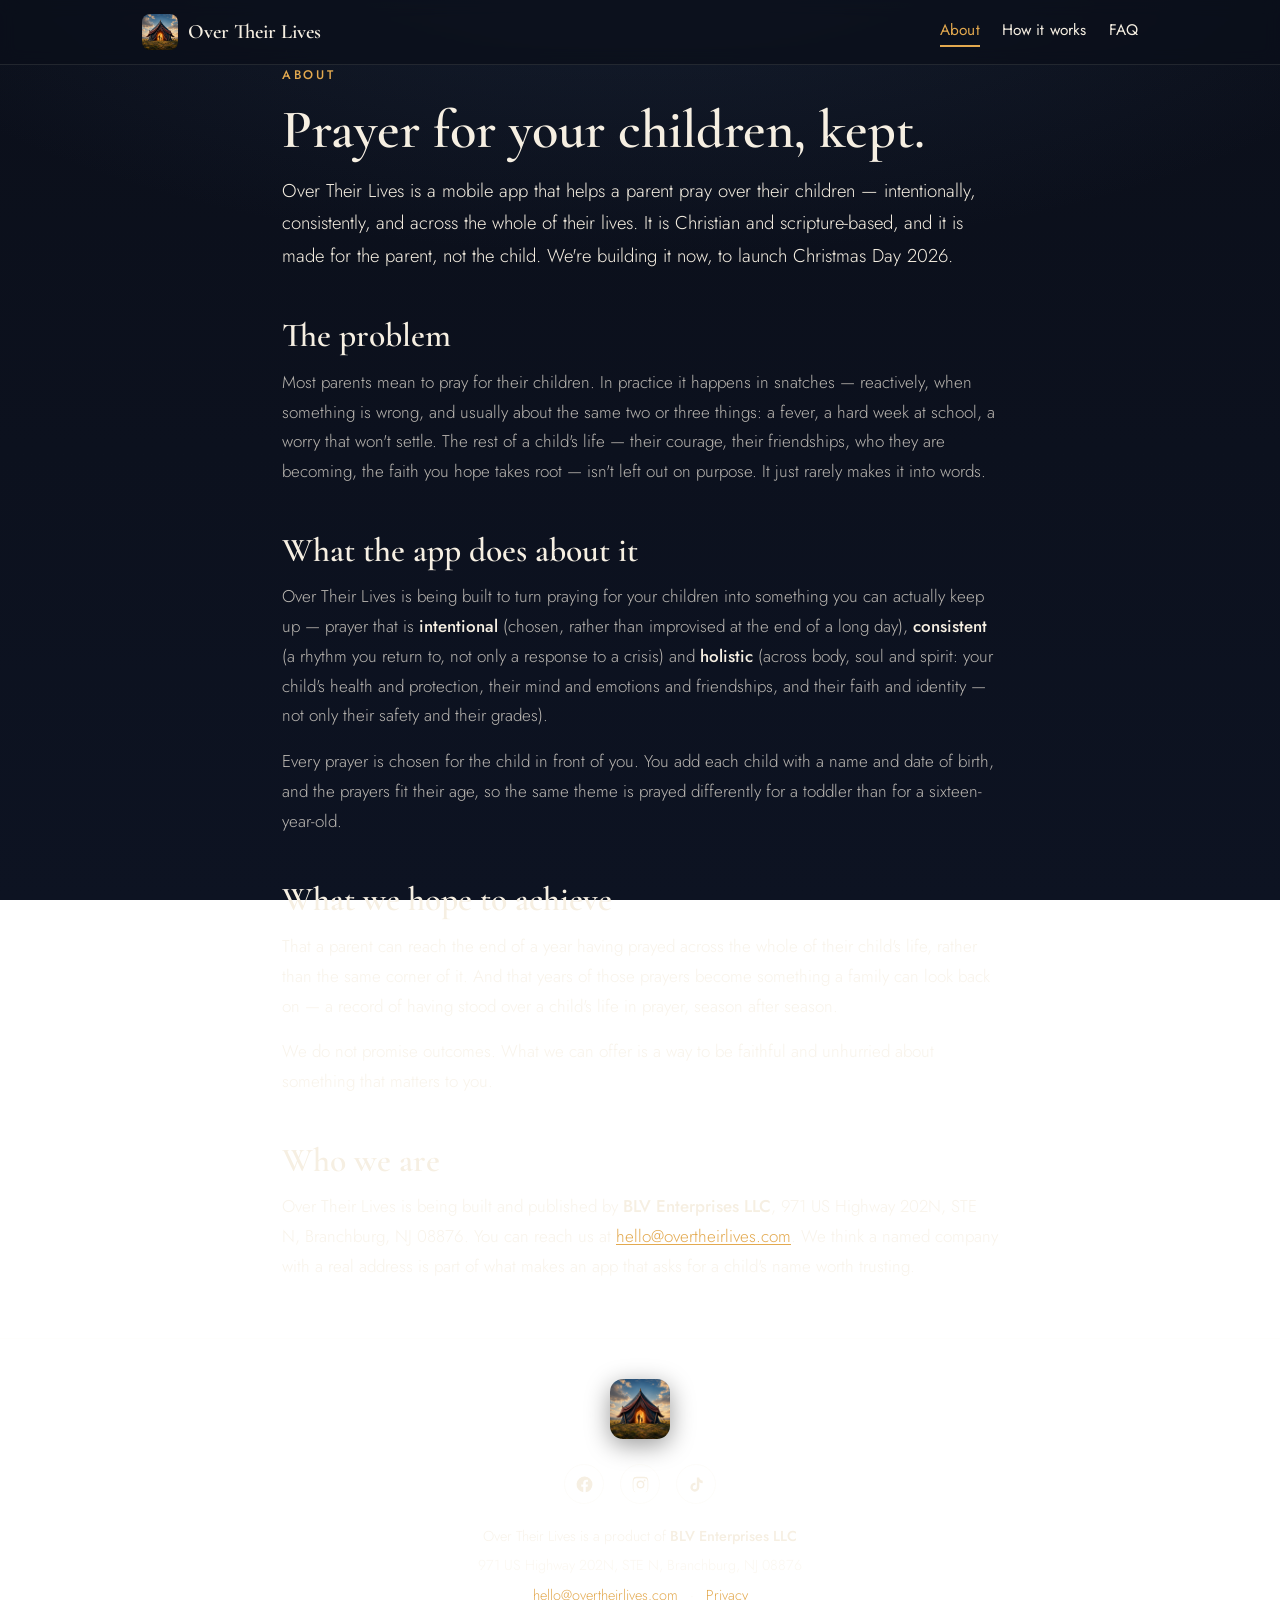
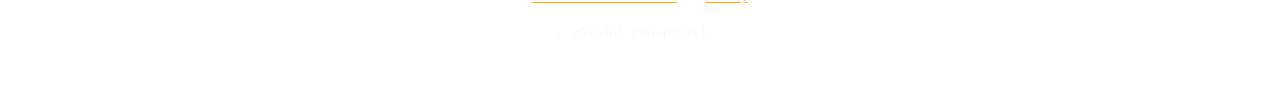
==== about.html @ c3a561d3 "SEO: add canonical tags, sitemap.xml and robots.txt Give Google an explicit canonical for each page " ====
<!DOCTYPE html>
<html lang="en">
<head>
<meta charset="UTF-8" />
<meta name="viewport" content="width=device-width, initial-scale=1.0" />
<meta name="robots" content="index, follow" />
<title>About — Over Their Lives</title>
<link rel="canonical" href="https://overtheirlives.com/about" />
<meta name="description" content="Over Their Lives is a mobile app that helps a parent pray over their children intentionally, consistently and holistically — across body, soul and spirit." />
<meta name="theme-color" content="#0B0F1A" />
<meta property="og:type" content="website" />
<meta property="og:title" content="About — Over Their Lives" />
<meta property="og:description" content="A mobile app that helps a parent pray over their children — intentionally, consistently and across the whole of their lives." />
<meta property="og:url" content="https://overtheirlives.com/about" />
<meta property="og:image" content="https://overtheirlives.com/assets/og-image.jpg" />
<link rel="icon" href="/assets/favicon.png" type="image/png" />
<link rel="apple-touch-icon" href="/assets/apple-touch-icon.png" />
<link rel="preconnect" href="https://fonts.googleapis.com" />
<link rel="preconnect" href="https://fonts.gstatic.com" crossorigin />
<link href="https://fonts.googleapis.com/css2?family=Cormorant+Garamond:wght@500;600&family=Jost:wght@300;400;500&display=swap" rel="stylesheet" />
<link rel="stylesheet" href="/assets/pages.css" />
</head>
<body>

<header class="site-nav">
  <div class="nav-wrap">
    <a class="nav-logo" href="/"><img src="/assets/mark-256.png" alt="" /><span class="nav-brand">Over Their Lives</span></a>
    <nav class="nav-links" aria-label="Primary">
      <a href="/about" aria-current="page">About</a>
      <a href="/how-it-works">How it works</a>
      <a href="/faq">FAQ</a>
    </nav>
  </div>
</header>

<main class="wrap">
  <div class="page-head">
    <span class="eyebrow">About</span>
    <h1>Prayer for your children, kept.</h1>
    <p class="lead">Over Their Lives is a mobile app that helps a parent pray over their children — intentionally, consistently, and across the whole of their lives. It is Christian and scripture-based, and it is made for the parent, not the child. We're building it now, to launch Christmas Day 2026.</p>
  </div>

  <h2 id="the-problem">The problem</h2>
  <p>Most parents mean to pray for their children. In practice it happens in snatches — reactively, when something is wrong, and usually about the same two or three things: a fever, a hard week at school, a worry that won't settle. The rest of a child's life — their courage, their friendships, who they are becoming, the faith you hope takes root — isn't left out on purpose. It just rarely makes it into words.</p>

  <h2 id="what-the-app-does">What the app does about it</h2>
  <p>Over Their Lives is being built to turn praying for your children into something you can actually keep up — prayer that is <strong>intentional</strong> (chosen, rather than improvised at the end of a long day), <strong>consistent</strong> (a rhythm you return to, not only a response to a crisis) and <strong>holistic</strong> (across body, soul and spirit: your child's health and protection, their mind and emotions and friendships, and their faith and identity — not only their safety and their grades).</p>
  <p>Every prayer is chosen for the child in front of you. You add each child with a name and date of birth, and the prayers fit their age, so the same theme is prayed differently for a toddler than for a sixteen-year-old.</p>

  <h2 id="what-we-hope">What we hope to achieve</h2>
  <p>That a parent can reach the end of a year having prayed across the whole of their child's life, rather than the same corner of it. And that years of those prayers become something a family can look back on — a record of having stood over a child's life in prayer, season after season.</p>
  <p>We do not promise outcomes. What we can offer is a way to be faithful and unhurried about something that matters to you.</p>

  <h2 id="who-we-are">Who we are</h2>
  <p>Over Their Lives is being built and published by <strong>BLV Enterprises LLC</strong>, 971 US Highway 202N, STE N, Branchburg, NJ 08876. You can reach us at <a href="mailto:hello@overtheirlives.com">hello@overtheirlives.com</a>. We think a named company with a real address is part of what makes an app that asks for a child's name worth trusting.</p>
</main>

<footer class="site-footer">
  <div class="wrap">
    <img class="footer-mark" src="/assets/mark-256.png" alt="Over Their Lives mark" />
    <div class="socials">
      <a href="https://www.facebook.com/overtheirlives" aria-label="Over Their Lives on Facebook" target="_blank" rel="noopener"><svg viewBox="0 0 24 24" aria-hidden="true"><path d="M22 12a10 10 0 1 0-11.56 9.88v-6.99H7.9V12h2.54V9.8c0-2.5 1.49-3.89 3.78-3.89 1.09 0 2.24.2 2.24.2v2.46h-1.26c-1.24 0-1.63.77-1.63 1.56V12h2.78l-.44 2.89h-2.34v6.99A10 10 0 0 0 22 12z"/></svg></a>
      <a href="https://www.instagram.com/overtheirlives" aria-label="Over Their Lives on Instagram" target="_blank" rel="noopener"><svg viewBox="0 0 24 24" aria-hidden="true"><path d="M12 2.16c3.2 0 3.58.01 4.85.07 1.17.05 1.8.25 2.23.41.56.22.96.48 1.38.9.42.42.68.82.9 1.38.16.42.36 1.06.41 2.23.06 1.27.07 1.65.07 4.85s-.01 3.58-.07 4.85c-.05 1.17-.25 1.8-.41 2.23-.22.56-.48.96-.9 1.38-.42.42-.82.68-1.38.9-.42.16-1.06.36-2.23.41-1.27.06-1.65.07-4.85.07s-3.58-.01-4.85-.07c-1.17-.05-1.8-.25-2.23-.41a3.7 3.7 0 0 1-1.38-.9 3.7 3.7 0 0 1-.9-1.38c-.16-.42-.36-1.06-.41-2.23C2.17 15.58 2.16 15.2 2.16 12s.01-3.58.07-4.85c.05-1.17.25-1.8.41-2.23.22-.56.48-.96.9-1.38.42-.42.82-.68 1.38-.9.42-.16 1.06-.36 2.23-.41C8.42 2.17 8.8 2.16 12 2.16zm0 1.8c-3.15 0-3.52.01-4.76.07-.98.04-1.5.21-1.86.35-.47.18-.8.4-1.15.75-.35.35-.57.68-.75 1.15-.14.36-.31.88-.35 1.86-.06 1.24-.07 1.61-.07 4.76s.01 3.52.07 4.76c.04.98.21 1.5.35 1.86.18.47.4.8.75 1.15.35.35.68.57 1.15.75.36.14.88.31 1.86.35 1.24.06 1.61.07 4.76.07s3.52-.01 4.76-.07c.98-.04 1.5-.21 1.86-.35.47-.18.8-.4 1.15-.75.35-.35.57-.68.75-1.15.14-.36.31-.88.35-1.86.06-1.24.07-1.61.07-4.76s-.01-3.52-.07-4.76c-.04-.98-.21-1.5-.35-1.86a3.1 3.1 0 0 0-.75-1.15 3.1 3.1 0 0 0-1.15-.75c-.36-.14-.88-.31-1.86-.35-1.24-.06-1.61-.07-4.76-.07zm0 3.06a4.98 4.98 0 1 1 0 9.96 4.98 4.98 0 0 1 0-9.96zm0 8.21a3.23 3.23 0 1 0 0-6.46 3.23 3.23 0 0 0 0 6.46zm6.34-8.41a1.16 1.16 0 1 1-2.32 0 1.16 1.16 0 0 1 2.32 0z"/></svg></a>
      <a href="https://www.tiktok.com/@overtheirlives" aria-label="Over Their Lives on TikTok" target="_blank" rel="noopener"><svg viewBox="0 0 24 24" aria-hidden="true"><path d="M16.6 5.82a4.28 4.28 0 0 1-1.06-2.82h-3.1v12.4a2.52 2.52 0 0 1-2.52 2.52 2.52 2.52 0 1 1 .75-4.92V9.83a5.62 5.62 0 0 0-.75-.05 5.62 5.62 0 1 0 5.62 5.62V9.01a7.34 7.34 0 0 0 4.29 1.37V7.28a4.28 4.28 0 0 1-3.23-1.46z"/></svg></a>
    </div>
    <p class="foot-company">Over Their Lives is a product of <strong>BLV Enterprises&nbsp;LLC</strong></p>
    <p class="foot-company foot-address">971 US Highway 202N, STE N, Branchburg, NJ 08876</p>
    <p class="foot-company foot-links"><a href="mailto:hello@overtheirlives.com">hello@overtheirlives.com</a> <span class="foot-dot" aria-hidden="true">·</span> <a href="/privacy">Privacy</a></p>
    <p class="foot-copy">&copy; 2026 BLV Enterprises LLC</p>
  </div>
</footer>

</body>
</html>
---- assets/pages.css ----
/* Shared styles for Over Their Lives content pages (/about, /how-it-works, /faq).
   Dark theme matching the homepage. No JS required. */

:root {
  --midnight:    #0B0F1A;
  --deep-night:  #1C2A42;
  --navy:        #3D5A80;
  --plum:        #7B2869;
  --coral:       #E07A5F;
  --gold:        #E3A94F;
  --gold-soft:   #f0c884;
  --cream:       #F6EFE2;
  --cream-dim:   rgba(246, 239, 226, 0.74);
  --cream-faint: rgba(246, 239, 226, 0.52);

  --serif: "Cormorant Garamond", Georgia, "Times New Roman", serif;
  --sans:  "Jost", -apple-system, BlinkMacSystemFont, "Segoe UI", Helvetica, Arial, sans-serif;
  --maxw: 760px;
}

* { box-sizing: border-box; }
html { scroll-behavior: smooth; }

body {
  margin: 0;
  background:
    radial-gradient(120% 70% at 50% -10%, rgba(61,90,128,0.22) 0%, rgba(61,90,128,0) 55%),
    linear-gradient(180deg, var(--midnight) 0%, #0d1322 100%);
  background-attachment: fixed;
  color: var(--cream);
  font-family: var(--sans);
  font-weight: 300;
  font-size: 17px;
  line-height: 1.75;
  -webkit-font-smoothing: antialiased;
  text-rendering: optimizeLegibility;
}

a { color: var(--gold); text-decoration: underline; text-underline-offset: 2px; }
a:hover { color: var(--gold-soft); }

.wrap { max-width: var(--maxw); margin: 0 auto; padding: 0 22px; }

/* ---------- Nav ---------- */
.site-nav {
  border-bottom: 1px solid rgba(246,239,226,0.10);
  background: rgba(11,15,26,0.72);
  -webkit-backdrop-filter: blur(8px);
  backdrop-filter: blur(8px);
  position: sticky;
  top: 0;
  z-index: 20;
}
.site-nav .nav-wrap {
  max-width: 1040px;
  margin: 0 auto;
  padding: 14px 22px;
  display: flex;
  align-items: center;
  gap: 14px;
}
.nav-logo { display: flex; align-items: center; gap: 10px; text-decoration: none; }
.nav-logo img { width: 36px; height: 36px; border-radius: 8px; }
.nav-brand {
  font-family: var(--serif);
  font-size: 1.28rem;
  font-weight: 600;
  color: var(--cream);
}
.nav-links { margin-left: auto; display: flex; gap: 22px; }
.nav-links a {
  font-family: var(--sans);
  font-weight: 400;
  font-size: 0.96rem;
  color: var(--cream);
  text-decoration: none;
  letter-spacing: 0.01em;
  white-space: nowrap;
}
.nav-links a:hover { color: var(--gold); }
.nav-links a[aria-current="page"] {
  color: var(--gold);
  border-bottom: 2px solid var(--gold);
  padding-bottom: 2px;
}

/* ---------- Page body ---------- */
main { padding: 56px 0 24px; }

.page-head { margin-bottom: 14px; }
.eyebrow {
  font-family: var(--sans);
  font-weight: 500;
  text-transform: uppercase;
  letter-spacing: 0.22em;
  font-size: 0.78rem;
  color: var(--gold);
  display: block;
  margin-bottom: 14px;
}
h1 {
  font-family: var(--serif);
  font-weight: 600;
  font-size: clamp(2.3rem, 6vw, 3.4rem);
  line-height: 1.1;
  margin: 0 0 10px;
  color: var(--cream);
}
.lead {
  font-size: 1.16rem;
  color: var(--cream);
  margin: 14px 0 0;
}

h2 {
  font-family: var(--serif);
  font-weight: 600;
  font-size: clamp(1.6rem, 4vw, 2.1rem);
  line-height: 1.18;
  color: var(--cream);
  margin: 44px 0 12px;
  scroll-margin-top: 80px;
}
h3 {
  font-family: var(--serif);
  font-weight: 600;
  font-size: 1.35rem;
  color: var(--cream);
  margin: 26px 0 8px;
  scroll-margin-top: 80px;
}

p { margin: 0 0 16px; color: var(--cream-dim); }
.lead, h1, h2, h3 { text-wrap: balance; }
strong { font-weight: 500; color: var(--cream); }

ul { margin: 0 0 16px; padding-left: 1.25em; color: var(--cream-dim); }
li { margin: 7px 0; }

hr.rule { border: none; border-top: 1px solid rgba(246,239,226,0.12); margin: 40px 0; }

.step-num {
  font-family: var(--serif);
  color: var(--gold);
  font-weight: 600;
}

/* ---------- Body / Soul / Spirit cards ---------- */
.dims {
  display: grid;
  grid-template-columns: repeat(3, 1fr);
  gap: 16px;
  margin: 18px 0 8px;
}
.card {
  position: relative;
  padding: 24px 22px;
  background: rgba(28,42,66,0.42);
  border: 1px solid rgba(246,239,226,0.10);
  border-radius: 14px;
  overflow: hidden;
}
.card::before {
  content: "";
  position: absolute; top: 0; left: 0;
  width: 100%; height: 4px; background: var(--accent);
}
.card h3 { margin: 4px 0 8px; color: var(--accent); font-size: 1.5rem; }
.card p { margin: 0; font-size: 0.98rem; }
.card--body   { --accent: #E07A5F; }
.card--soul   { --accent: #B24B99; }
.card--spirit { --accent: #6E90C4; }

/* ---------- Screenshot slots ---------- */
.shots {
  display: grid;
  grid-template-columns: repeat(3, 1fr);
  gap: 16px;
  margin: 16px 0 8px;
}
.shot {
  aspect-ratio: 9 / 18;
  border: 2px dashed rgba(246,239,226,0.26);
  border-radius: 24px;
  background: rgba(28,42,66,0.35);
  display: flex;
  align-items: center;
  justify-content: center;
  text-align: center;
  color: var(--cream-faint);
  font-size: 0.85rem;
  padding: 16px;
  overflow: hidden;
}
.shot img { width: 100%; height: 100%; object-fit: cover; border-radius: 22px; display: block; }

/* ---------- FAQ ---------- */
.faq h2 {
  font-size: clamp(1.3rem, 3.2vw, 1.6rem);
  margin: 32px 0 6px;
}
.faq p { margin-bottom: 0; }
.faq .qa { padding-bottom: 20px; border-bottom: 1px solid rgba(246,239,226,0.09); }
.faq .qa:last-child { border-bottom: none; }

/* ---------- Footer ---------- */
.site-footer {
  border-top: 1px solid rgba(246,239,226,0.10);
  margin-top: 56px;
  padding: 40px 0 48px;
  text-align: center;
}
.site-footer .footer-mark {
  width: 60px; height: 60px; border-radius: 13px;
  margin-bottom: 16px; box-shadow: 0 6px 24px rgba(0,0,0,0.4);
}
.site-footer .socials {
  display: flex; justify-content: center; gap: 16px; margin: 0 0 20px;
}
.site-footer .socials a {
  display: inline-flex; align-items: center; justify-content: center;
  width: 40px; height: 40px; border-radius: 50%;
  border: 1px solid rgba(246,239,226,0.2); color: var(--cream);
  transition: border-color 0.2s, background 0.2s, transform 0.2s;
}
.site-footer .socials a:hover { border-color: var(--gold); background: rgba(227,169,79,0.12); transform: translateY(-2px); }
.site-footer .socials svg { width: 19px; height: 19px; fill: currentColor; }
.foot-company { font-size: 0.9rem; color: var(--cream-dim); line-height: 1.7; margin: 0 0 4px; }
.foot-company strong { color: var(--cream); font-weight: 500; }
.foot-address { color: var(--cream-faint); }
.foot-links { margin-top: 6px; }
.foot-links a { color: var(--gold); }
.foot-dot { color: var(--cream-faint); margin: 0 8px; }
.foot-copy { font-size: 0.82rem; color: var(--cream-faint); letter-spacing: 0.04em; margin-top: 14px; }

/* ---------- Responsive ---------- */
@media (max-width: 680px) {
  .dims { grid-template-columns: 1fr; }
  .shots { grid-template-columns: repeat(2, 1fr); }
}
@media (max-width: 480px) {
  .nav-brand { display: none; }
  .nav-links { gap: 16px; }
  .nav-links a { font-size: 0.9rem; }
  .shots { grid-template-columns: 1fr; max-width: 280px; margin-inline: auto; }
}
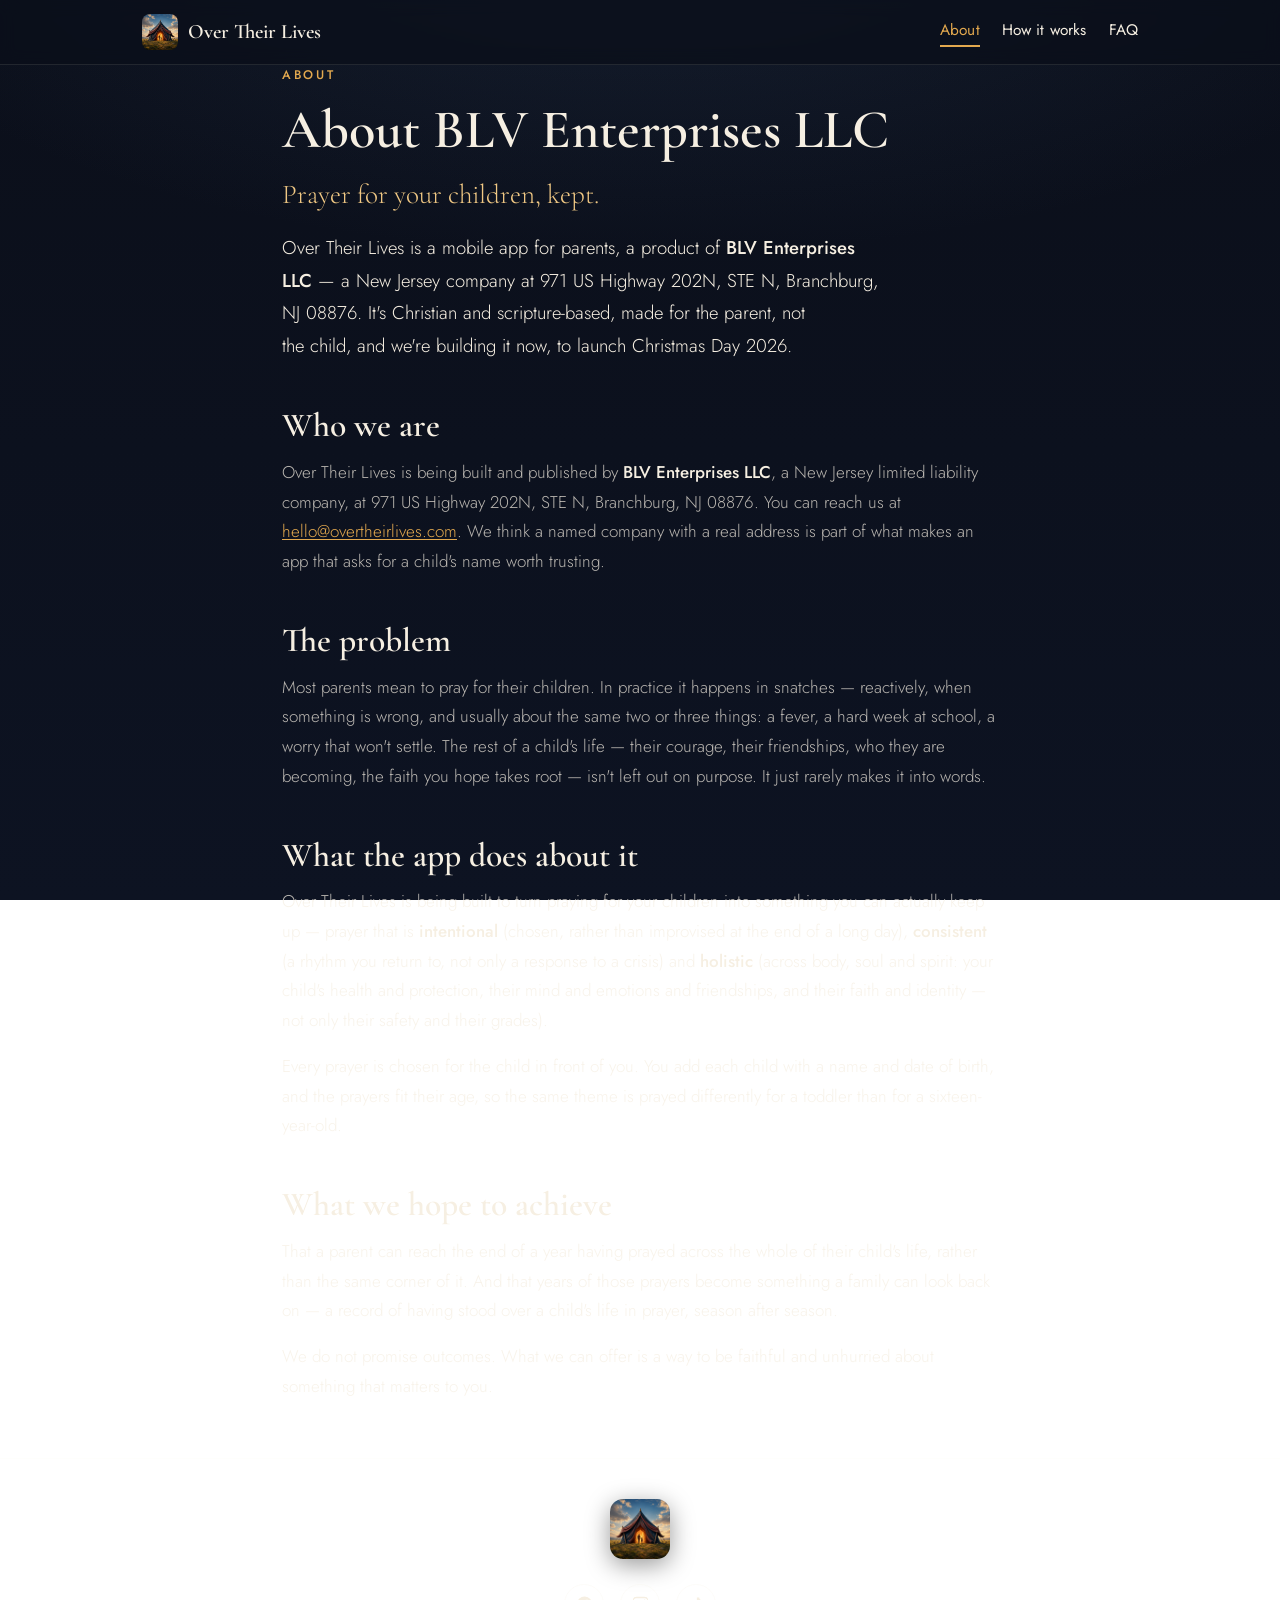
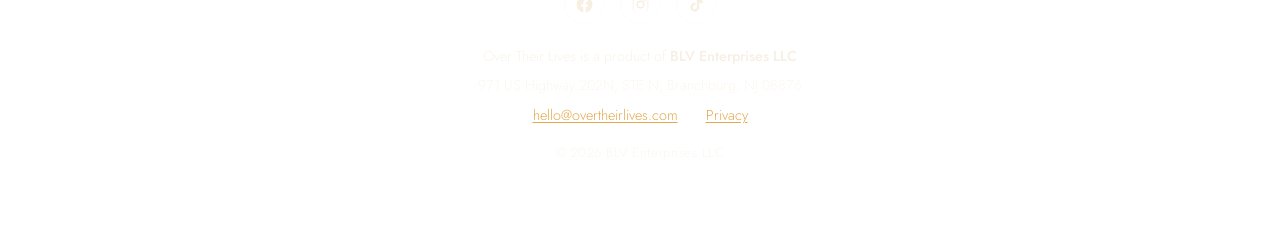
==== commit 95457308: "Make BLV Enterprises LLC prominent for Apple entity verification - /about: h1 is now 'About BLV Ente" ====
--- a/about.html
+++ b/about.html
@@ -4,9 +4,9 @@
 <meta charset="UTF-8" />
 <meta name="viewport" content="width=device-width, initial-scale=1.0" />
 <meta name="robots" content="index, follow" />
-<title>About — Over Their Lives</title>
+<title>About BLV Enterprises LLC — Over Their Lives</title>
 <link rel="canonical" href="https://overtheirlives.com/about" />
-<meta name="description" content="Over Their Lives is a mobile app that helps a parent pray over their children intentionally, consistently and holistically — across body, soul and spirit." />
+<meta name="description" content="Over Their Lives is a mobile app that helps a parent pray over their children intentionally, consistently and holistically — across body, soul and spirit. Built by BLV Enterprises LLC." />
 <meta name="theme-color" content="#0B0F1A" />
 <meta property="og:type" content="website" />
 <meta property="og:title" content="About — Over Their Lives" />
@@ -36,9 +36,13 @@
 <main class="wrap">
   <div class="page-head">
     <span class="eyebrow">About</span>
-    <h1>Prayer for your children, kept.</h1>
-    <p class="lead">Over Their Lives is a mobile app that helps a parent pray over their children — intentionally, consistently, and across the whole of their lives. It is Christian and scripture-based, and it is made for the parent, not the child. We're building it now, to launch Christmas Day 2026.</p>
+    <h1>About BLV Enterprises LLC</h1>
+    <p class="tagline">Prayer for your children, kept.</p>
+    <p class="lead">Over Their Lives is a mobile app for parents, a product of <strong>BLV Enterprises LLC</strong> — a New Jersey company at 971 US Highway 202N, STE N, Branchburg, NJ 08876. It's Christian and scripture-based, made for the parent, not the child, and we're building it now, to launch Christmas Day 2026.</p>
   </div>
+
+  <h2 id="who-we-are">Who we are</h2>
+  <p>Over Their Lives is being built and published by <strong>BLV Enterprises LLC</strong>, a New Jersey limited liability company, at 971 US Highway 202N, STE N, Branchburg, NJ 08876. You can reach us at <a href="mailto:hello@overtheirlives.com">hello@overtheirlives.com</a>. We think a named company with a real address is part of what makes an app that asks for a child's name worth trusting.</p>
 
   <h2 id="the-problem">The problem</h2>
   <p>Most parents mean to pray for their children. In practice it happens in snatches — reactively, when something is wrong, and usually about the same two or three things: a fever, a hard week at school, a worry that won't settle. The rest of a child's life — their courage, their friendships, who they are becoming, the faith you hope takes root — isn't left out on purpose. It just rarely makes it into words.</p>
@@ -50,9 +54,6 @@
   <h2 id="what-we-hope">What we hope to achieve</h2>
   <p>That a parent can reach the end of a year having prayed across the whole of their child's life, rather than the same corner of it. And that years of those prayers become something a family can look back on — a record of having stood over a child's life in prayer, season after season.</p>
   <p>We do not promise outcomes. What we can offer is a way to be faithful and unhurried about something that matters to you.</p>
-
-  <h2 id="who-we-are">Who we are</h2>
-  <p>Over Their Lives is being built and published by <strong>BLV Enterprises LLC</strong>, 971 US Highway 202N, STE N, Branchburg, NJ 08876. You can reach us at <a href="mailto:hello@overtheirlives.com">hello@overtheirlives.com</a>. We think a named company with a real address is part of what makes an app that asks for a child's name worth trusting.</p>
 </main>
 
 <footer class="site-footer">
--- a/assets/pages.css
+++ b/assets/pages.css
@@ -105,6 +105,12 @@
   line-height: 1.1;
   margin: 0 0 10px;
   color: var(--cream);
+}
+.tagline {
+  font-family: var(--serif);
+  font-size: clamp(1.3rem, 3.6vw, 1.7rem);
+  color: var(--gold-soft);
+  margin: 2px 0 10px;
 }
 .lead {
   font-size: 1.16rem;
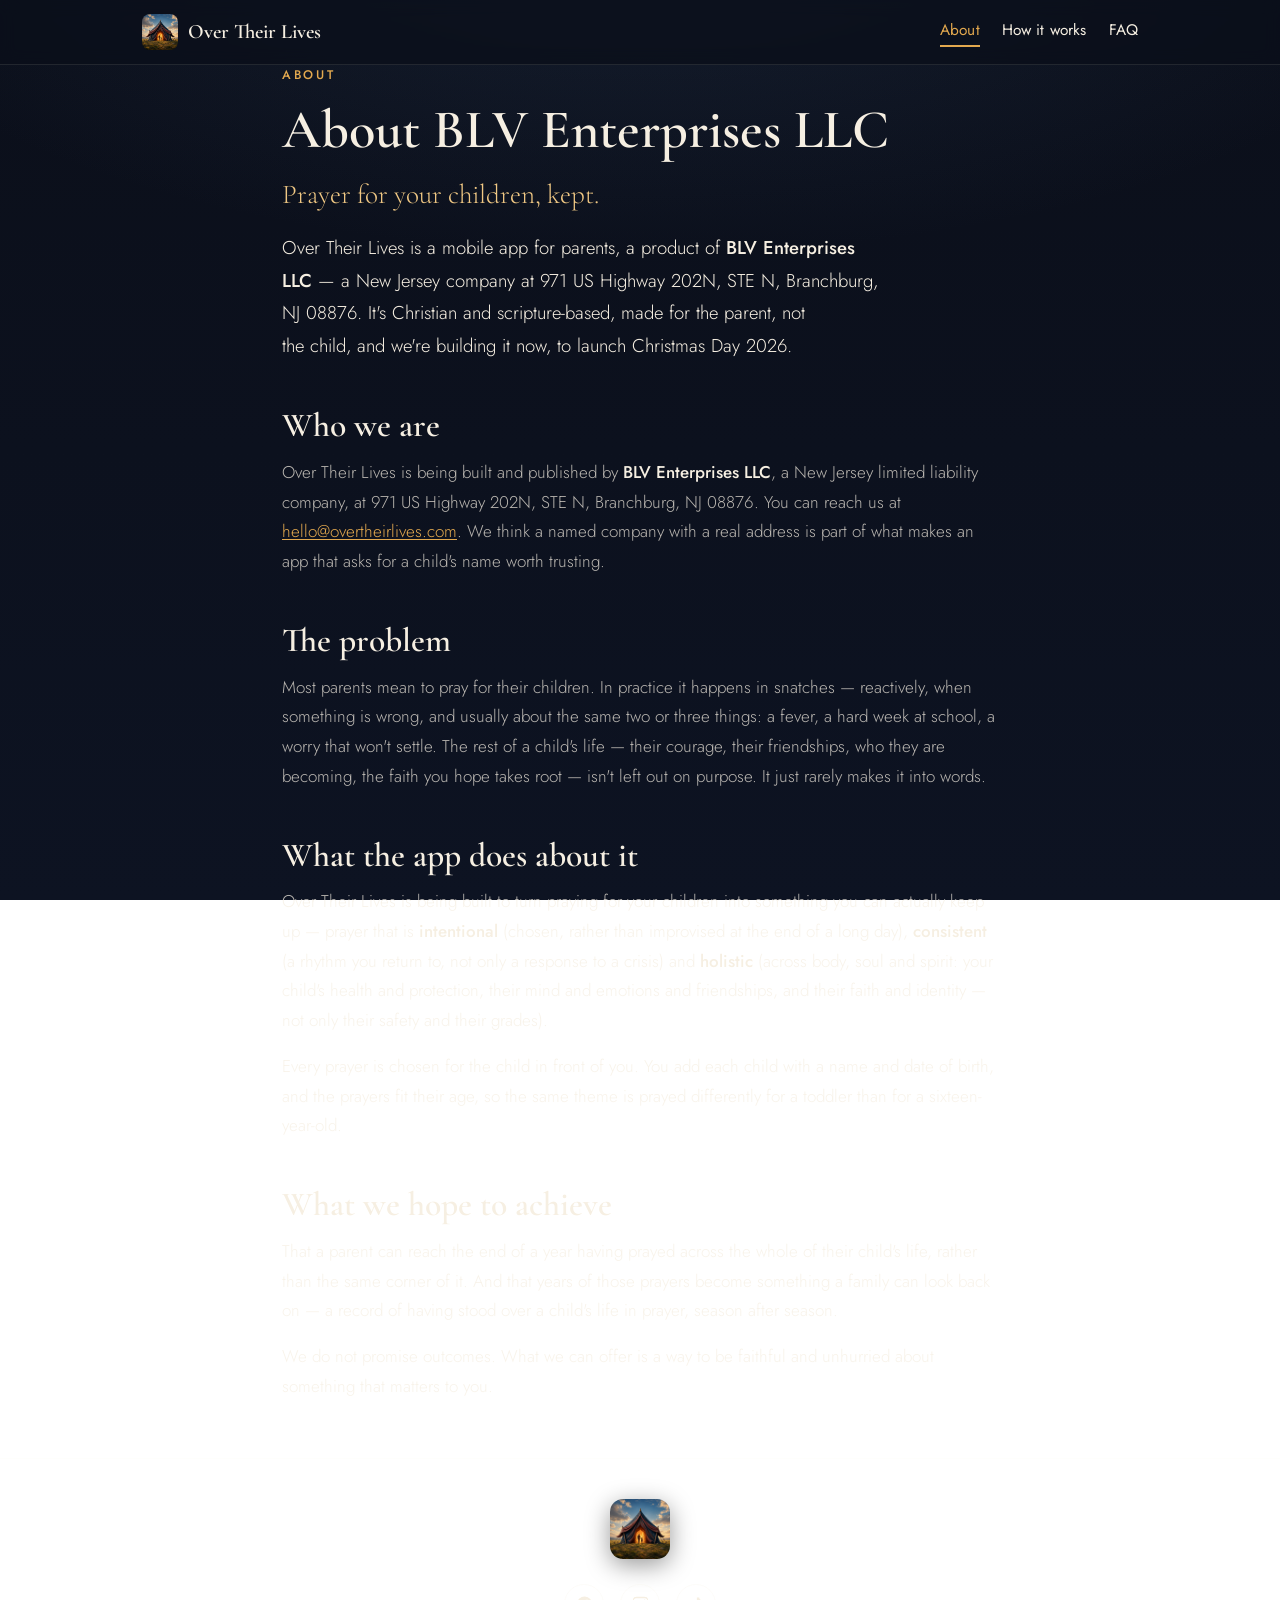
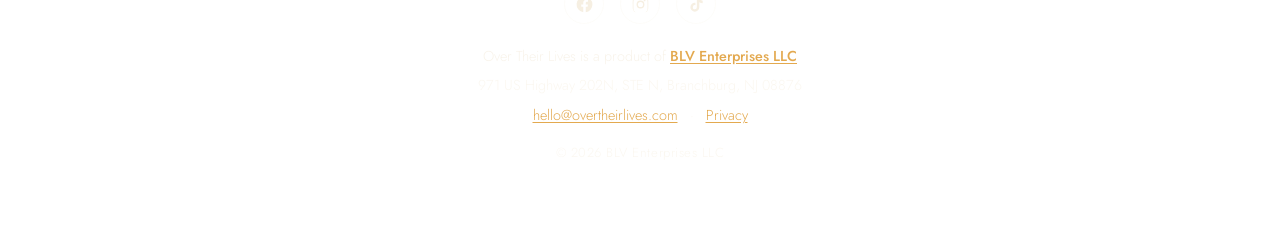
==== commit c10447be: "Footer: link BLV Enterprises LLC to the company site blventerprisesllc.com is live, so the footer's " ====
--- a/about.html
+++ b/about.html
@@ -64,7 +64,7 @@
       <a href="https://www.instagram.com/overtheirlives" aria-label="Over Their Lives on Instagram" target="_blank" rel="noopener"><svg viewBox="0 0 24 24" aria-hidden="true"><path d="M12 2.16c3.2 0 3.58.01 4.85.07 1.17.05 1.8.25 2.23.41.56.22.96.48 1.38.9.42.42.68.82.9 1.38.16.42.36 1.06.41 2.23.06 1.27.07 1.65.07 4.85s-.01 3.58-.07 4.85c-.05 1.17-.25 1.8-.41 2.23-.22.56-.48.96-.9 1.38-.42.42-.82.68-1.38.9-.42.16-1.06.36-2.23.41-1.27.06-1.65.07-4.85.07s-3.58-.01-4.85-.07c-1.17-.05-1.8-.25-2.23-.41a3.7 3.7 0 0 1-1.38-.9 3.7 3.7 0 0 1-.9-1.38c-.16-.42-.36-1.06-.41-2.23C2.17 15.58 2.16 15.2 2.16 12s.01-3.58.07-4.85c.05-1.17.25-1.8.41-2.23.22-.56.48-.96.9-1.38.42-.42.82-.68 1.38-.9.42-.16 1.06-.36 2.23-.41C8.42 2.17 8.8 2.16 12 2.16zm0 1.8c-3.15 0-3.52.01-4.76.07-.98.04-1.5.21-1.86.35-.47.18-.8.4-1.15.75-.35.35-.57.68-.75 1.15-.14.36-.31.88-.35 1.86-.06 1.24-.07 1.61-.07 4.76s.01 3.52.07 4.76c.04.98.21 1.5.35 1.86.18.47.4.8.75 1.15.35.35.68.57 1.15.75.36.14.88.31 1.86.35 1.24.06 1.61.07 4.76.07s3.52-.01 4.76-.07c.98-.04 1.5-.21 1.86-.35.47-.18.8-.4 1.15-.75.35-.35.57-.68.75-1.15.14-.36.31-.88.35-1.86.06-1.24.07-1.61.07-4.76s-.01-3.52-.07-4.76c-.04-.98-.21-1.5-.35-1.86a3.1 3.1 0 0 0-.75-1.15 3.1 3.1 0 0 0-1.15-.75c-.36-.14-.88-.31-1.86-.35-1.24-.06-1.61-.07-4.76-.07zm0 3.06a4.98 4.98 0 1 1 0 9.96 4.98 4.98 0 0 1 0-9.96zm0 8.21a3.23 3.23 0 1 0 0-6.46 3.23 3.23 0 0 0 0 6.46zm6.34-8.41a1.16 1.16 0 1 1-2.32 0 1.16 1.16 0 0 1 2.32 0z"/></svg></a>
       <a href="https://www.tiktok.com/@overtheirlives" aria-label="Over Their Lives on TikTok" target="_blank" rel="noopener"><svg viewBox="0 0 24 24" aria-hidden="true"><path d="M16.6 5.82a4.28 4.28 0 0 1-1.06-2.82h-3.1v12.4a2.52 2.52 0 0 1-2.52 2.52 2.52 2.52 0 1 1 .75-4.92V9.83a5.62 5.62 0 0 0-.75-.05 5.62 5.62 0 1 0 5.62 5.62V9.01a7.34 7.34 0 0 0 4.29 1.37V7.28a4.28 4.28 0 0 1-3.23-1.46z"/></svg></a>
     </div>
-    <p class="foot-company">Over Their Lives is a product of <strong>BLV Enterprises&nbsp;LLC</strong></p>
+    <p class="foot-company">Over Their Lives is a product of <strong><a href="https://blventerprisesllc.com">BLV Enterprises&nbsp;LLC</a></strong></p>
     <p class="foot-company foot-address">971 US Highway 202N, STE N, Branchburg, NJ 08876</p>
     <p class="foot-company foot-links"><a href="mailto:hello@overtheirlives.com">hello@overtheirlives.com</a> <span class="foot-dot" aria-hidden="true">·</span> <a href="/privacy">Privacy</a></p>
     <p class="foot-copy">&copy; 2026 BLV Enterprises LLC</p>
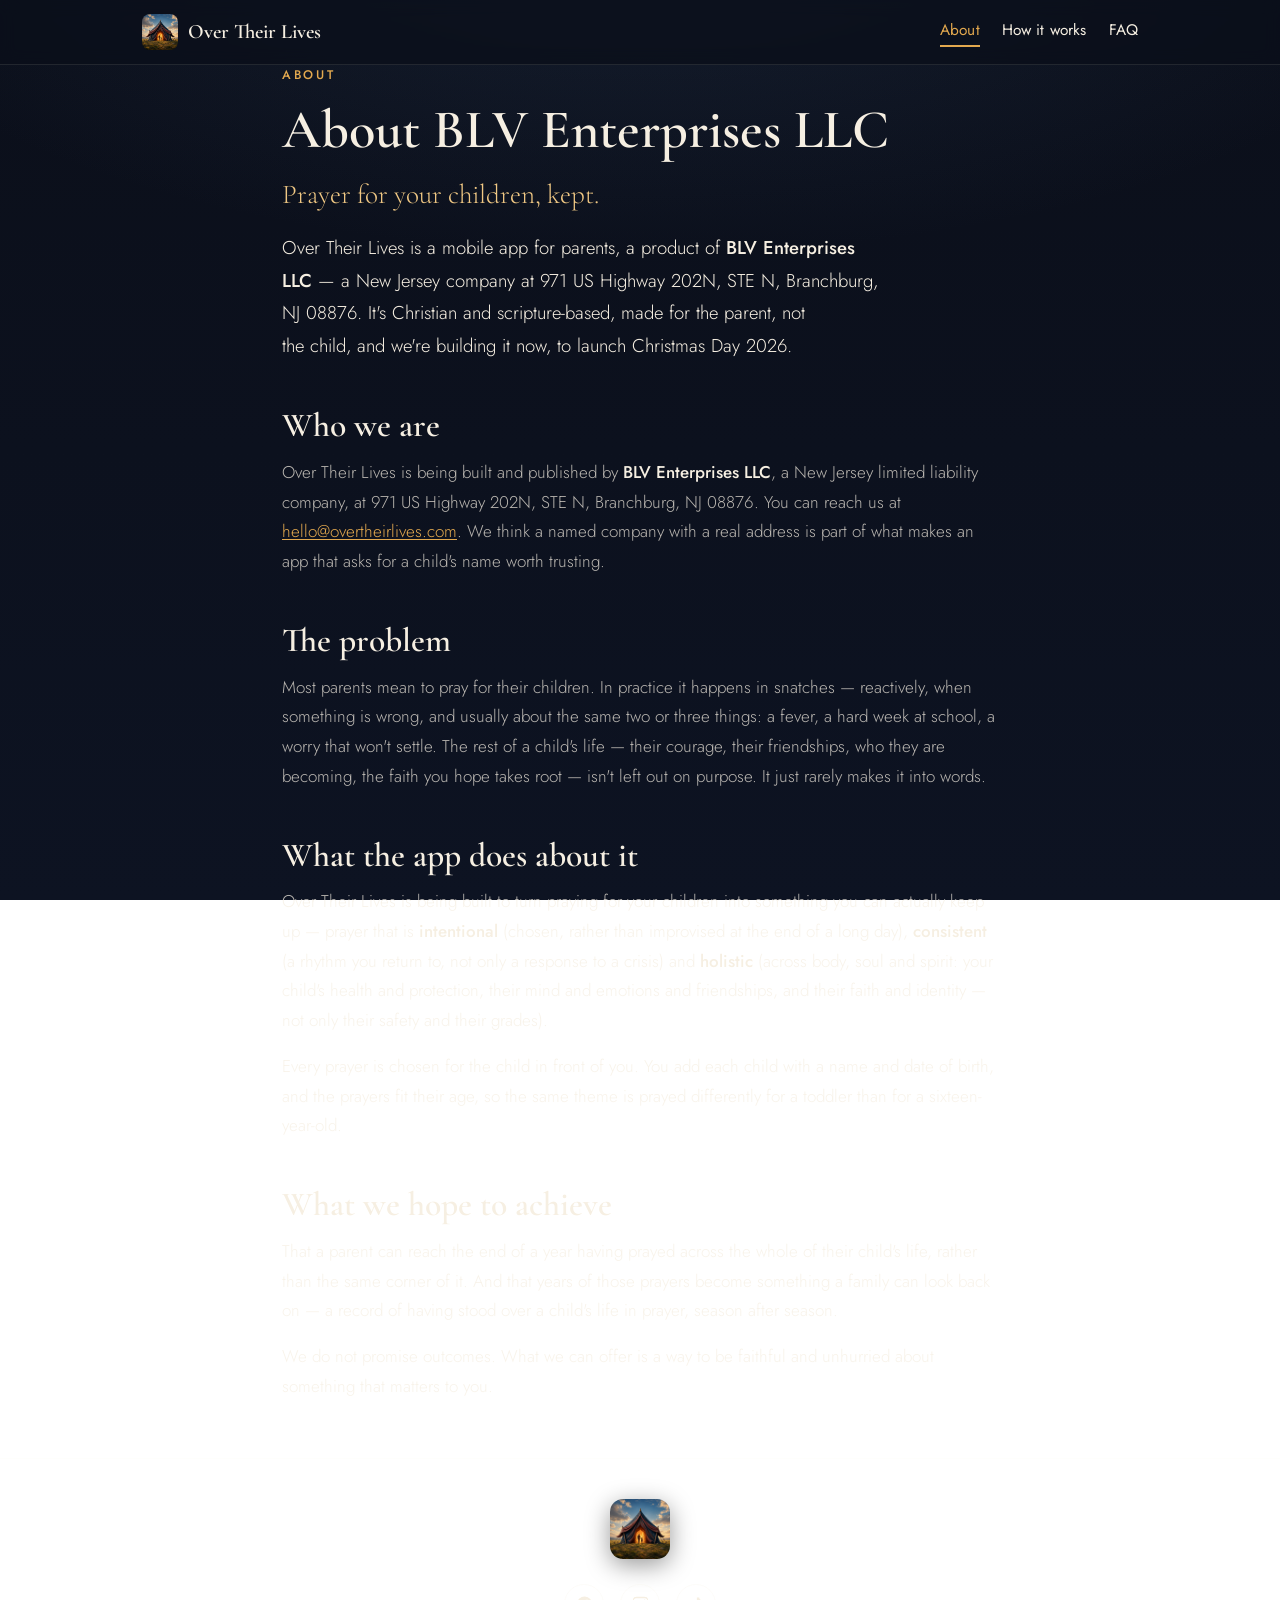
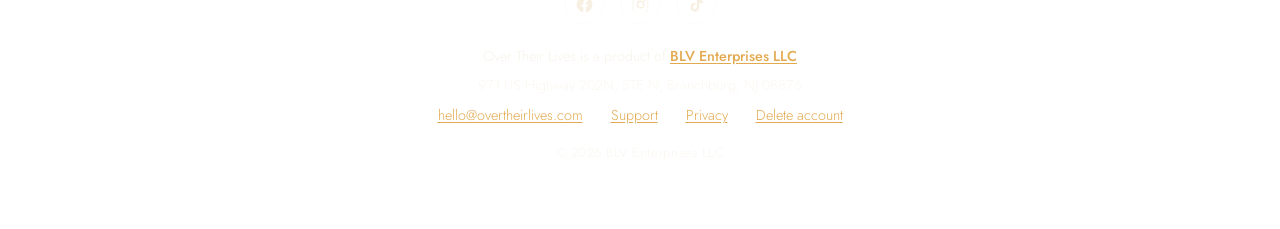
==== commit 8b5dad29: "Add /delete-account and /support pages (App Store + Play requirements) - /delete-account: Google Pla" ====
--- a/about.html
+++ b/about.html
@@ -66,7 +66,7 @@
     </div>
     <p class="foot-company">Over Their Lives is a product of <strong><a href="https://blventerprisesllc.com">BLV Enterprises&nbsp;LLC</a></strong></p>
     <p class="foot-company foot-address">971 US Highway 202N, STE N, Branchburg, NJ 08876</p>
-    <p class="foot-company foot-links"><a href="mailto:hello@overtheirlives.com">hello@overtheirlives.com</a> <span class="foot-dot" aria-hidden="true">·</span> <a href="/privacy">Privacy</a></p>
+    <p class="foot-company foot-links"><a href="mailto:hello@overtheirlives.com">hello@overtheirlives.com</a> <span class="foot-dot" aria-hidden="true">·</span> <a href="/support">Support</a> <span class="foot-dot" aria-hidden="true">·</span> <a href="/privacy">Privacy</a> <span class="foot-dot" aria-hidden="true">·</span> <a href="/delete-account">Delete account</a></p>
     <p class="foot-copy">&copy; 2026 BLV Enterprises LLC</p>
   </div>
 </footer>
--- a/assets/pages.css
+++ b/assets/pages.css
@@ -141,7 +141,20 @@
 strong { font-weight: 500; color: var(--cream); }
 
 ul { margin: 0 0 16px; padding-left: 1.25em; color: var(--cream-dim); }
+ol { margin: 0 0 16px; padding-left: 1.4em; color: var(--cream-dim); }
 li { margin: 7px 0; }
+
+.callout {
+  background: rgba(28,42,66,0.42);
+  border: 1px solid rgba(246,239,226,0.12);
+  border-left: 4px solid var(--gold);
+  border-radius: 12px;
+  padding: 20px 22px;
+  margin: 18px 0 24px;
+}
+.callout p { margin: 0 0 6px; color: var(--cream); }
+.callout p:last-child { margin: 0; }
+.small { font-size: 0.9rem; color: var(--cream-faint); }
 
 hr.rule { border: none; border-top: 1px solid rgba(246,239,226,0.12); margin: 40px 0; }
 
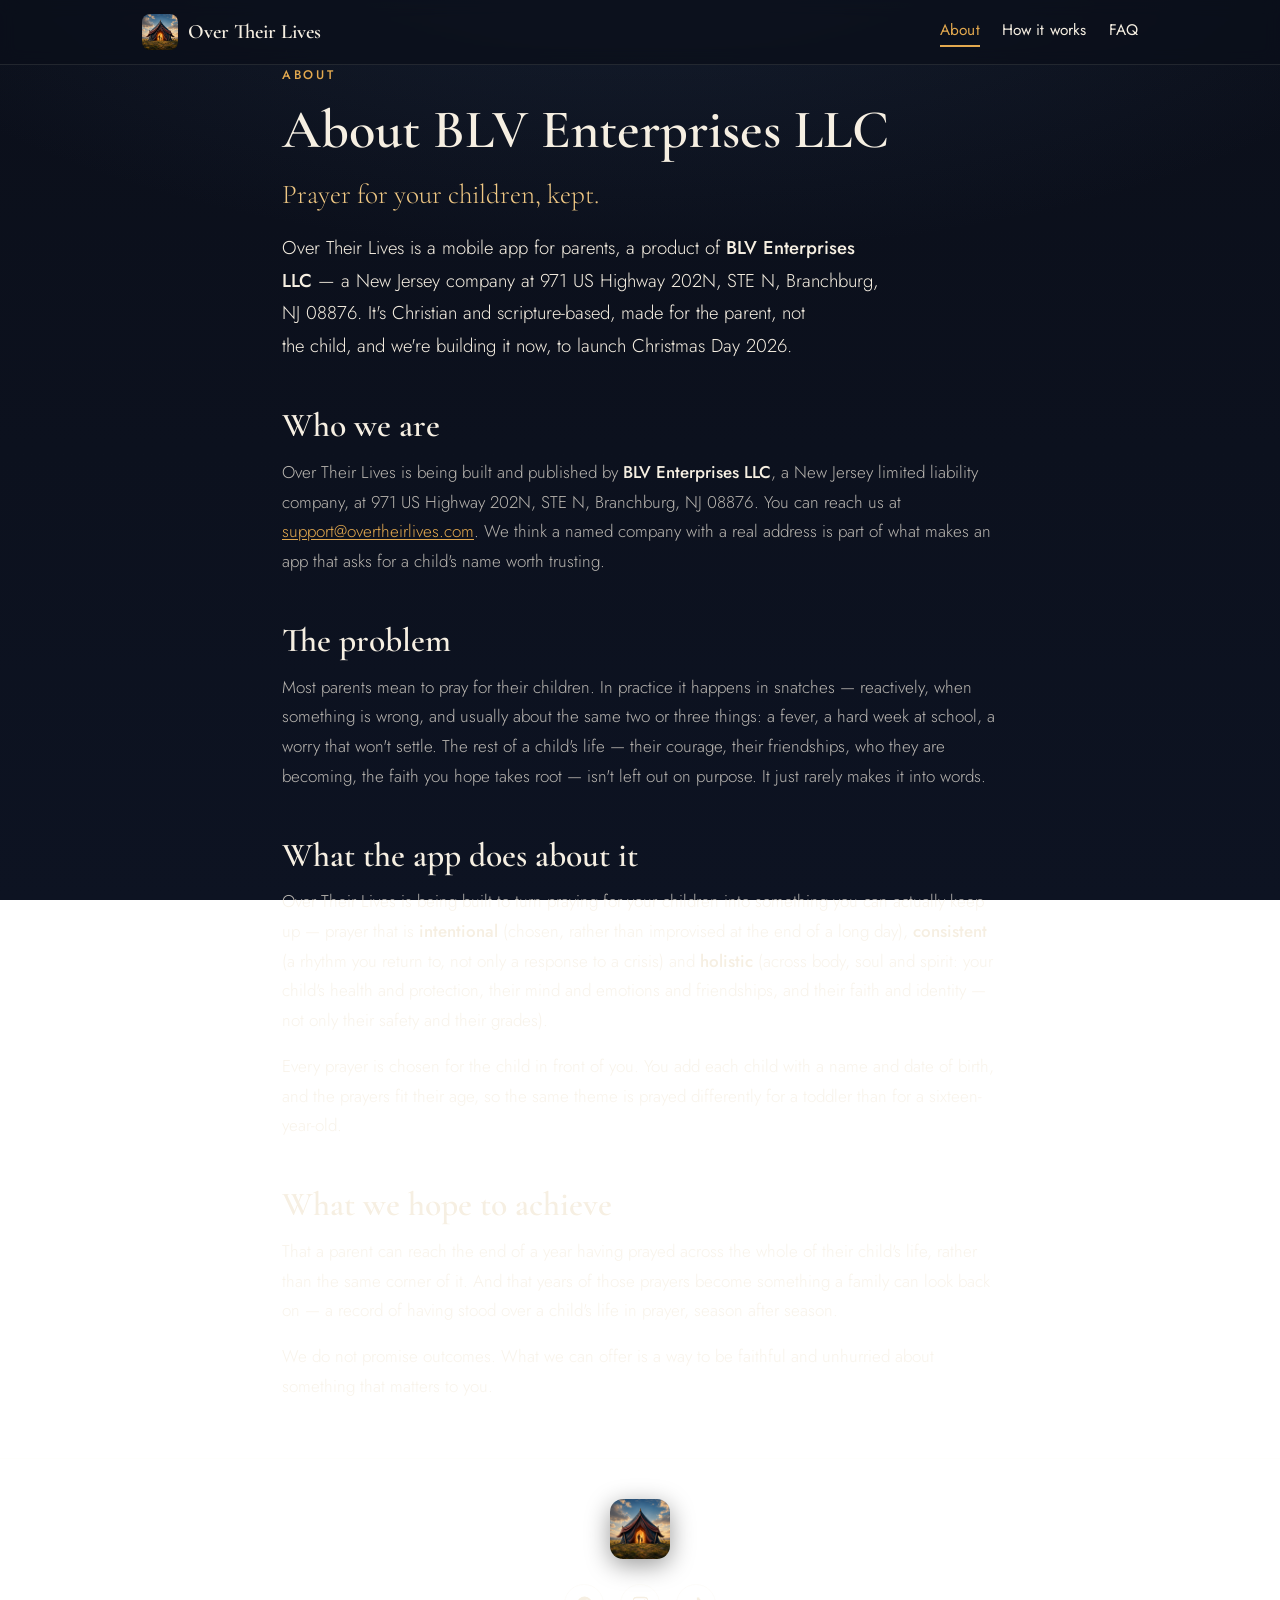
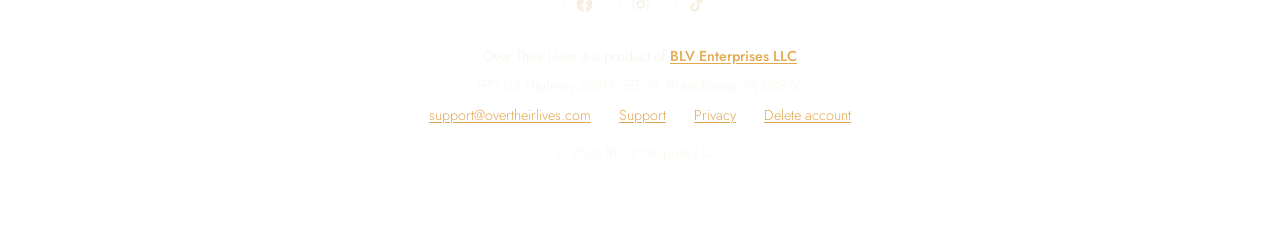
==== commit f5b2f0f2: "Site update (3 Nov): support@ contact, age-not-DOB, multi-person circle - Retire hello@ -> support@ " ====
--- a/about.html
+++ b/about.html
@@ -42,7 +42,7 @@
   </div>
 
   <h2 id="who-we-are">Who we are</h2>
-  <p>Over Their Lives is being built and published by <strong>BLV Enterprises LLC</strong>, a New Jersey limited liability company, at 971 US Highway 202N, STE N, Branchburg, NJ 08876. You can reach us at <a href="mailto:hello@overtheirlives.com">hello@overtheirlives.com</a>. We think a named company with a real address is part of what makes an app that asks for a child's name worth trusting.</p>
+  <p>Over Their Lives is being built and published by <strong>BLV Enterprises LLC</strong>, a New Jersey limited liability company, at 971 US Highway 202N, STE N, Branchburg, NJ 08876. You can reach us at <a href="mailto:support@overtheirlives.com">support@overtheirlives.com</a>. We think a named company with a real address is part of what makes an app that asks for a child's name worth trusting.</p>
 
   <h2 id="the-problem">The problem</h2>
   <p>Most parents mean to pray for their children. In practice it happens in snatches — reactively, when something is wrong, and usually about the same two or three things: a fever, a hard week at school, a worry that won't settle. The rest of a child's life — their courage, their friendships, who they are becoming, the faith you hope takes root — isn't left out on purpose. It just rarely makes it into words.</p>
@@ -66,7 +66,7 @@
     </div>
     <p class="foot-company">Over Their Lives is a product of <strong><a href="https://blventerprisesllc.com">BLV Enterprises&nbsp;LLC</a></strong></p>
     <p class="foot-company foot-address">971 US Highway 202N, STE N, Branchburg, NJ 08876</p>
-    <p class="foot-company foot-links"><a href="mailto:hello@overtheirlives.com">hello@overtheirlives.com</a> <span class="foot-dot" aria-hidden="true">·</span> <a href="/support">Support</a> <span class="foot-dot" aria-hidden="true">·</span> <a href="/privacy">Privacy</a> <span class="foot-dot" aria-hidden="true">·</span> <a href="/delete-account">Delete account</a></p>
+    <p class="foot-company foot-links"><a href="mailto:support@overtheirlives.com">support@overtheirlives.com</a> <span class="foot-dot" aria-hidden="true">·</span> <a href="/support">Support</a> <span class="foot-dot" aria-hidden="true">·</span> <a href="/privacy">Privacy</a> <span class="foot-dot" aria-hidden="true">·</span> <a href="/delete-account">Delete account</a></p>
     <p class="foot-copy">&copy; 2026 BLV Enterprises LLC</p>
   </div>
 </footer>
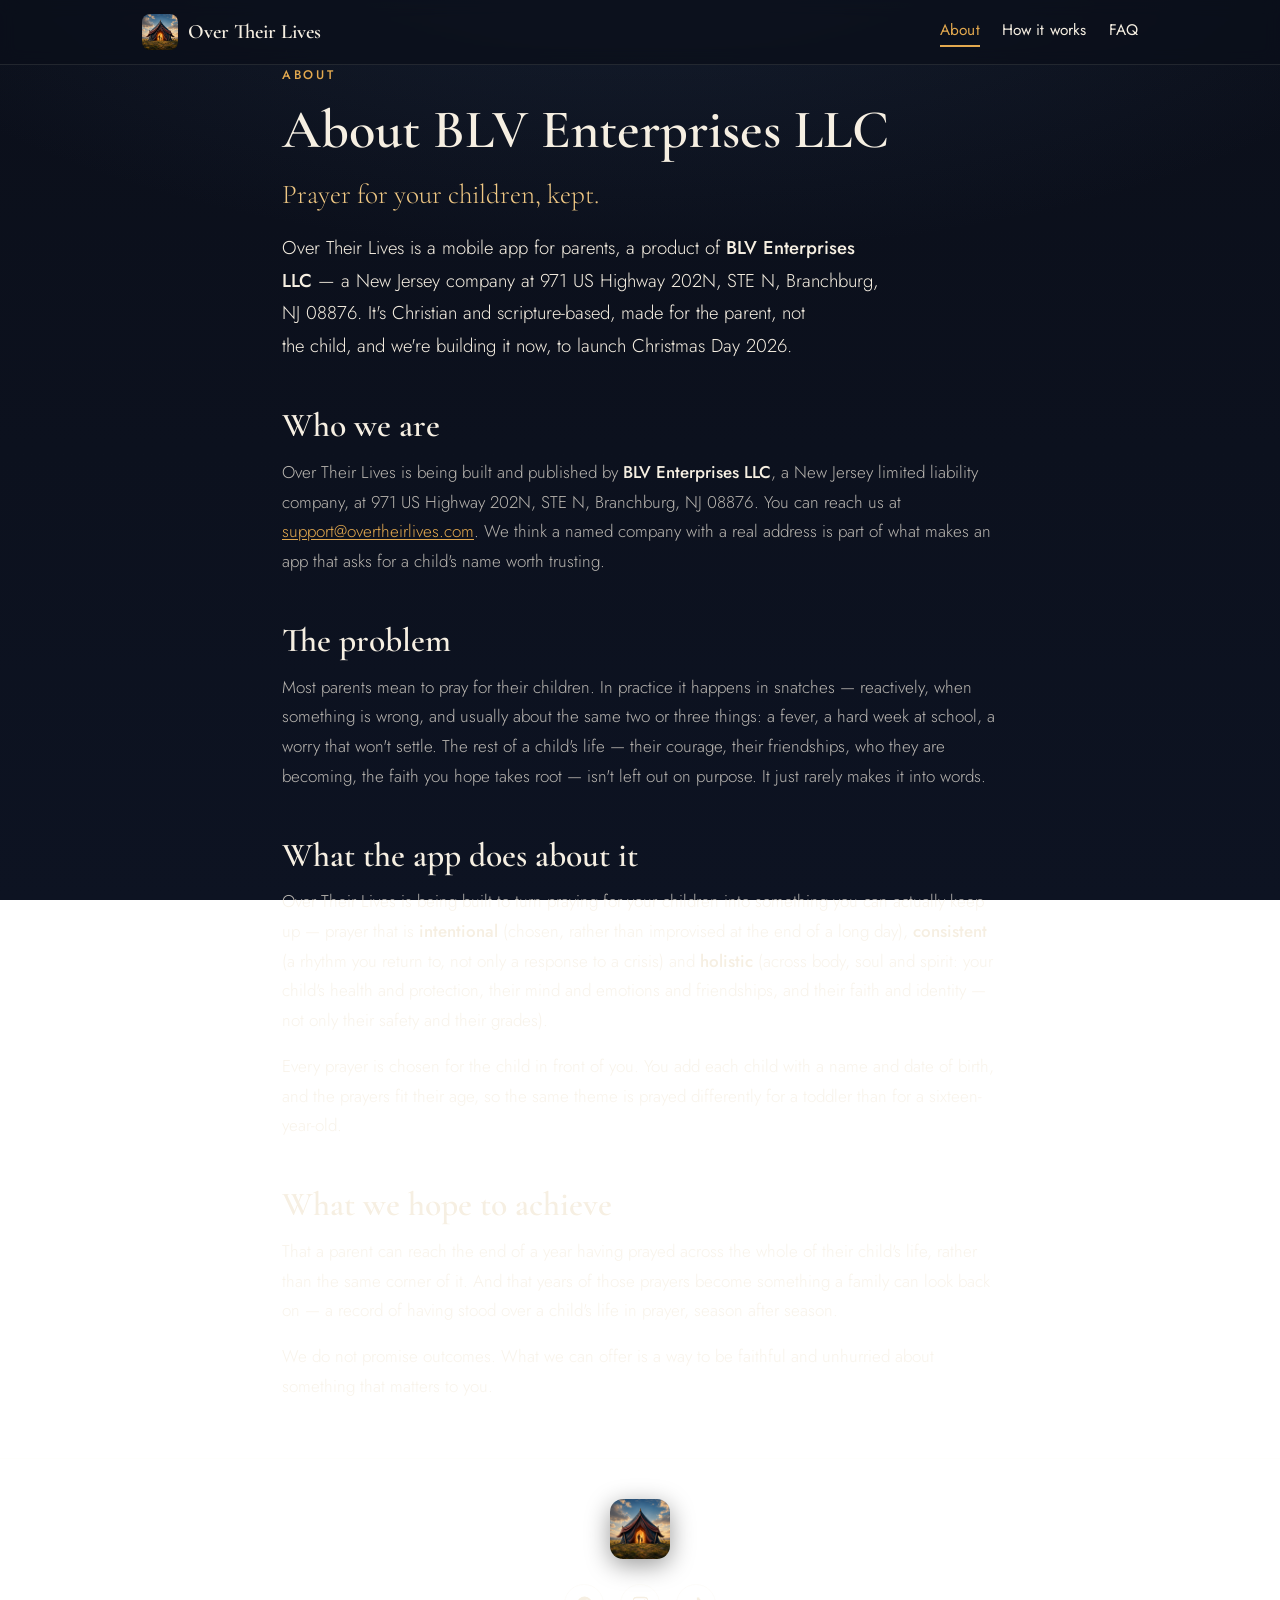
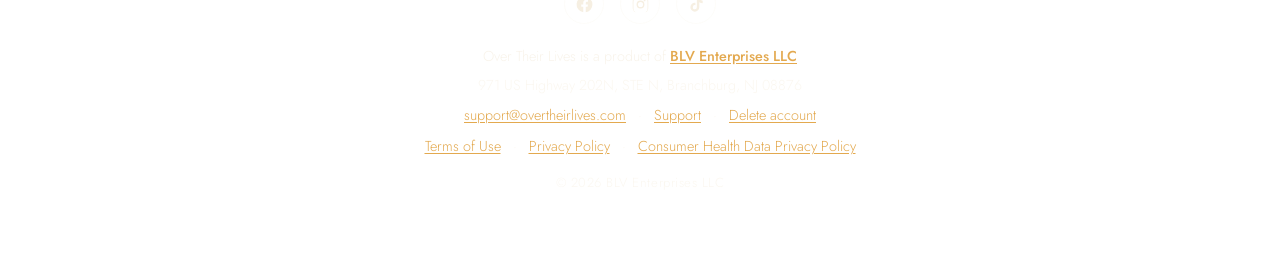
==== commit 10df84ef: "Publish Terms of Use, Privacy Policy and Consumer Health Data Privacy Policy - New /terms and /healt" ====
--- a/about.html
+++ b/about.html
@@ -66,7 +66,8 @@
     </div>
     <p class="foot-company">Over Their Lives is a product of <strong><a href="https://blventerprisesllc.com">BLV Enterprises&nbsp;LLC</a></strong></p>
     <p class="foot-company foot-address">971 US Highway 202N, STE N, Branchburg, NJ 08876</p>
-    <p class="foot-company foot-links"><a href="mailto:support@overtheirlives.com">support@overtheirlives.com</a> <span class="foot-dot" aria-hidden="true">·</span> <a href="/support">Support</a> <span class="foot-dot" aria-hidden="true">·</span> <a href="/privacy">Privacy</a> <span class="foot-dot" aria-hidden="true">·</span> <a href="/delete-account">Delete account</a></p>
+    <p class="foot-company foot-links"><a href="mailto:support@overtheirlives.com">support@overtheirlives.com</a> <span class="foot-dot" aria-hidden="true">·</span> <a href="/support">Support</a> <span class="foot-dot" aria-hidden="true">·</span> <a href="/delete-account">Delete account</a></p>
+    <p class="foot-company foot-links"><a href="/terms">Terms of Use</a> <span class="foot-dot" aria-hidden="true">·</span> <a href="/privacy">Privacy Policy</a> <span class="foot-dot" aria-hidden="true">·</span> <a href="/health-privacy">Consumer Health Data Privacy Policy</a></p>
     <p class="foot-copy">&copy; 2026 BLV Enterprises LLC</p>
   </div>
 </footer>
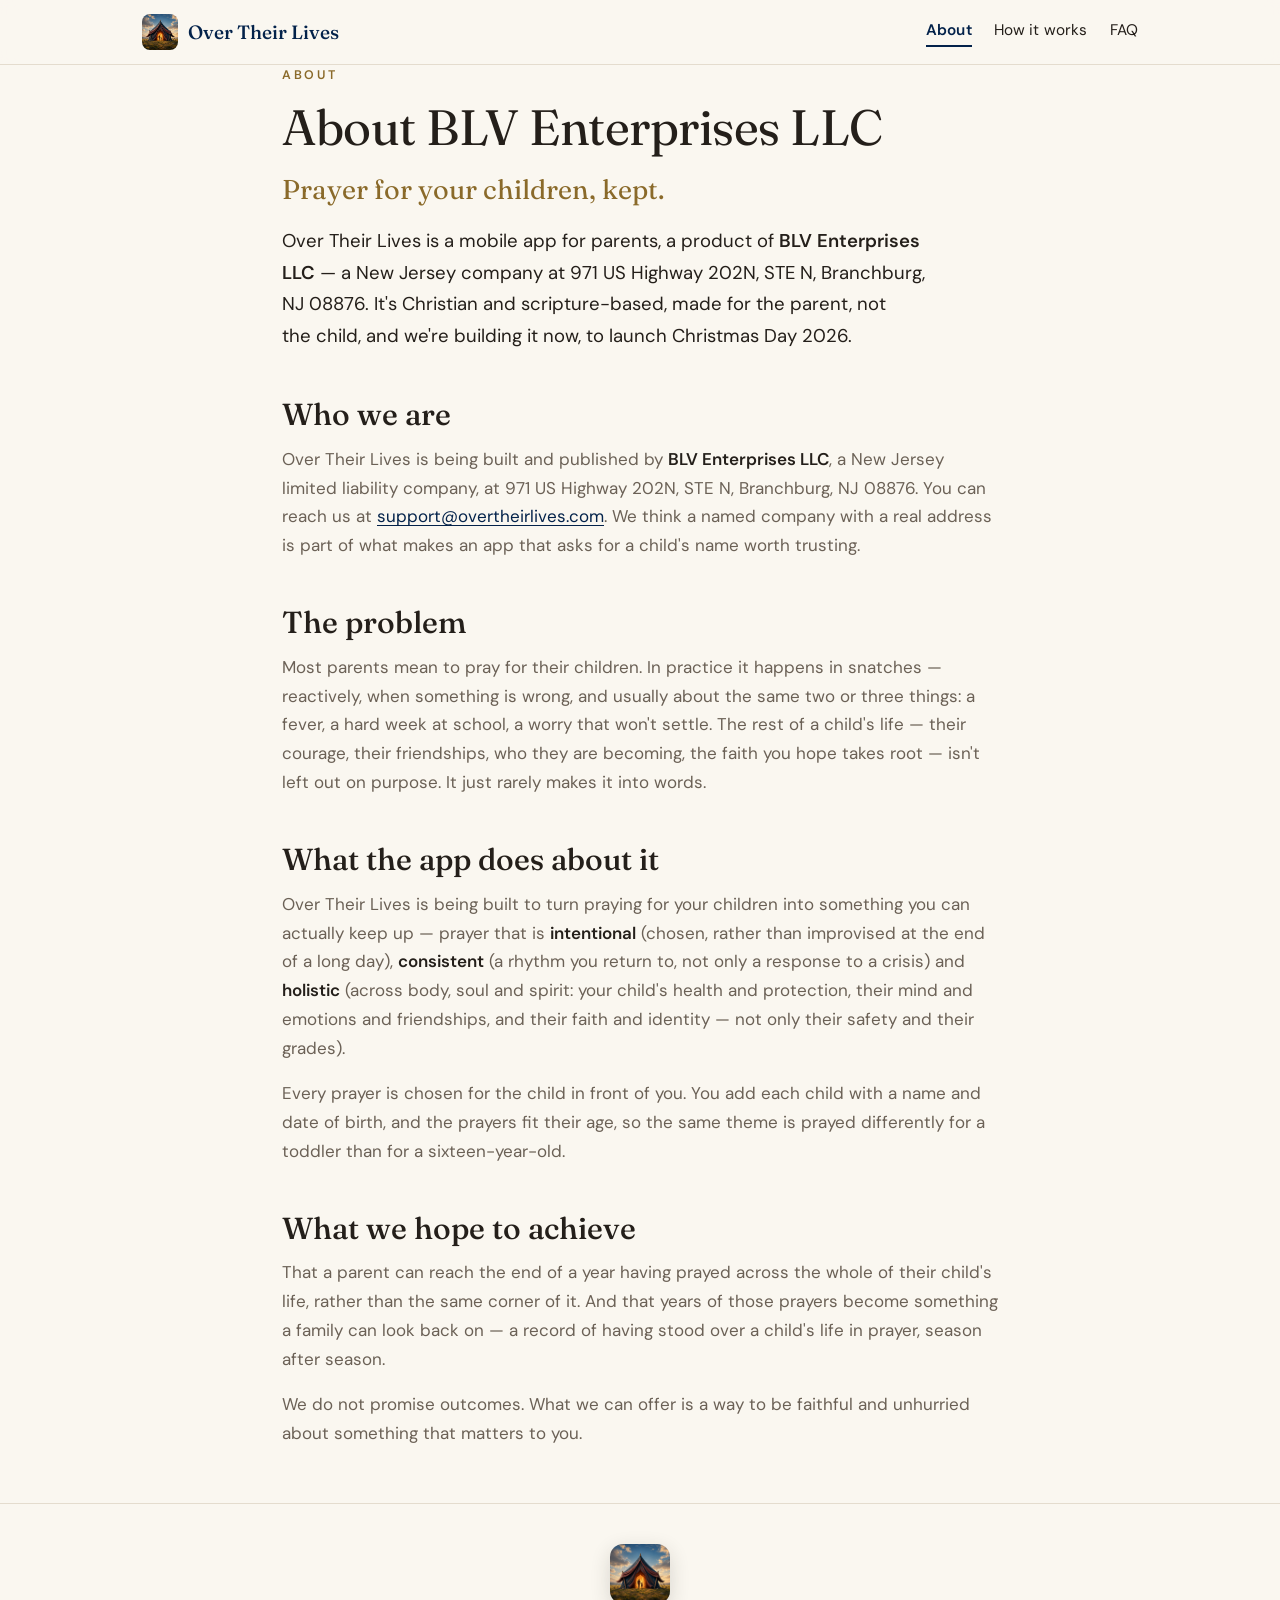
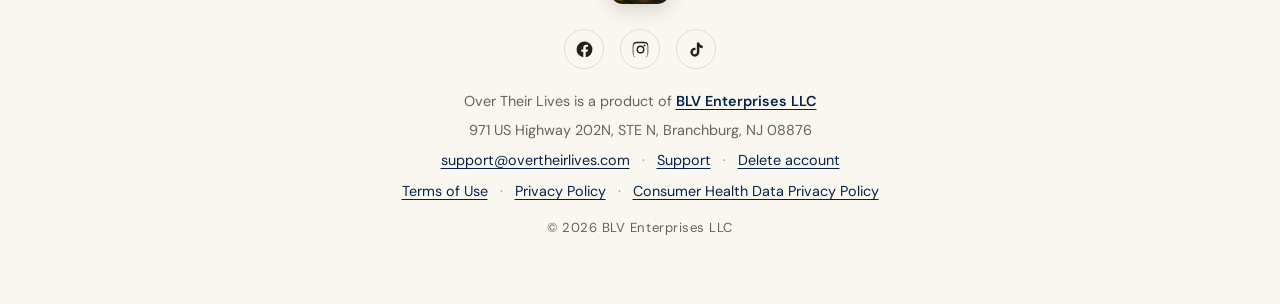
==== commit ca0e0498: "Match the site to the app: Fraunces and DM Sans, the app's light palette - Legal pages: 'On this pag" ====
--- a/about.html
+++ b/about.html
@@ -7,7 +7,7 @@
 <title>About BLV Enterprises LLC — Over Their Lives</title>
 <link rel="canonical" href="https://overtheirlives.com/about" />
 <meta name="description" content="Over Their Lives is a mobile app that helps a parent pray over their children intentionally, consistently and holistically — across body, soul and spirit. Built by BLV Enterprises LLC." />
-<meta name="theme-color" content="#0B0F1A" />
+<meta name="theme-color" content="#FAF7F0" />
 <meta property="og:type" content="website" />
 <meta property="og:title" content="About — Over Their Lives" />
 <meta property="og:description" content="A mobile app that helps a parent pray over their children — intentionally, consistently and across the whole of their lives." />
@@ -17,7 +17,7 @@
 <link rel="apple-touch-icon" href="/assets/apple-touch-icon.png" />
 <link rel="preconnect" href="https://fonts.googleapis.com" />
 <link rel="preconnect" href="https://fonts.gstatic.com" crossorigin />
-<link href="https://fonts.googleapis.com/css2?family=Cormorant+Garamond:wght@500;600&family=Jost:wght@300;400;500&display=swap" rel="stylesheet" />
+<link href="https://fonts.googleapis.com/css2?family=Fraunces:opsz,wght@9..144,400;9..144,500&family=DM+Sans:ital,wght@0,400;0,500;0,600;1,400&display=swap" rel="stylesheet" />
 <link rel="stylesheet" href="/assets/pages.css" />
 </head>
 <body>
--- a/assets/pages.css
+++ b/assets/pages.css
@@ -1,20 +1,22 @@
-/* Shared styles for Over Their Lives content pages (/about, /how-it-works, /faq).
-   Dark theme matching the homepage. No JS required. */
+/* Shared styles for Over Their Lives content pages (/about, /how-it-works, /faq, ...).
+   Light theme using the app's palette and fonts (Fraunces titles, DM Sans text). No JS required. */
 
 :root {
-  --midnight:    #0B0F1A;
-  --deep-night:  #1C2A42;
-  --navy:        #3D5A80;
-  --plum:        #7B2869;
-  --coral:       #E07A5F;
-  --gold:        #E3A94F;
-  --gold-soft:   #f0c884;
-  --cream:       #F6EFE2;
-  --cream-dim:   rgba(246, 239, 226, 0.74);
-  --cream-faint: rgba(246, 239, 226, 0.52);
-
-  --serif: "Cormorant Garamond", Georgia, "Times New Roman", serif;
-  --sans:  "Jost", -apple-system, BlinkMacSystemFont, "Segoe UI", Helvetica, Arial, sans-serif;
+  /* the app's palette (constants/colors.ts in the app) */
+  --bg:        #FAF7F0;  /* cream */
+  --surface:   #FFFDF8;  /* raised paper: cards */
+  --ink:       #241F1A;
+  --ink-soft:  #6B6156;
+  --ink-faint: #9C9083;  /* marks only, not text */
+  --brand:     #03224A;  /* brand navy */
+  --accent:    #8A6A2A;  /* gold, readable on cream */
+  --hair:      #E4DCCE;
+  --body-ink:  #A84B33;
+  --soul:      #7B2869;
+  --spirit:    #3D5A80;
+
+  --serif: "Fraunces", Georgia, "Times New Roman", serif;
+  --sans:  "DM Sans", -apple-system, BlinkMacSystemFont, "Segoe UI", Helvetica, Arial, sans-serif;
   --maxw: 760px;
 }
 
@@ -23,28 +25,25 @@
 
 body {
   margin: 0;
-  background:
-    radial-gradient(120% 70% at 50% -10%, rgba(61,90,128,0.22) 0%, rgba(61,90,128,0) 55%),
-    linear-gradient(180deg, var(--midnight) 0%, #0d1322 100%);
-  background-attachment: fixed;
-  color: var(--cream);
+  background: var(--bg);
+  color: var(--ink);
   font-family: var(--sans);
-  font-weight: 300;
+  font-weight: 400;
   font-size: 17px;
-  line-height: 1.75;
+  line-height: 1.7;
   -webkit-font-smoothing: antialiased;
   text-rendering: optimizeLegibility;
 }
 
-a { color: var(--gold); text-decoration: underline; text-underline-offset: 2px; }
-a:hover { color: var(--gold-soft); }
+a { color: var(--brand); text-decoration: underline; text-underline-offset: 3px; }
+a:hover { color: var(--accent); }
 
 .wrap { max-width: var(--maxw); margin: 0 auto; padding: 0 22px; }
 
 /* ---------- Nav ---------- */
 .site-nav {
-  border-bottom: 1px solid rgba(246,239,226,0.10);
-  background: rgba(11,15,26,0.72);
+  border-bottom: 1px solid var(--hair);
+  background: rgba(250,247,240,0.9);
   -webkit-backdrop-filter: blur(8px);
   backdrop-filter: blur(8px);
   position: sticky;
@@ -63,24 +62,25 @@
 .nav-logo img { width: 36px; height: 36px; border-radius: 8px; }
 .nav-brand {
   font-family: var(--serif);
-  font-size: 1.28rem;
-  font-weight: 600;
-  color: var(--cream);
+  font-size: 1.2rem;
+  font-weight: 500;
+  color: var(--brand);
 }
 .nav-links { margin-left: auto; display: flex; gap: 22px; }
 .nav-links a {
   font-family: var(--sans);
   font-weight: 400;
   font-size: 0.96rem;
-  color: var(--cream);
+  color: var(--ink);
   text-decoration: none;
   letter-spacing: 0.01em;
   white-space: nowrap;
 }
-.nav-links a:hover { color: var(--gold); }
+.nav-links a:hover { color: var(--accent); }
 .nav-links a[aria-current="page"] {
-  color: var(--gold);
-  border-bottom: 2px solid var(--gold);
+  color: var(--brand);
+  font-weight: 600;
+  border-bottom: 2px solid var(--brand);
   padding-bottom: 2px;
 }
 
@@ -90,78 +90,79 @@
 .page-head { margin-bottom: 14px; }
 .eyebrow {
   font-family: var(--sans);
-  font-weight: 500;
+  font-weight: 600;
   text-transform: uppercase;
   letter-spacing: 0.22em;
   font-size: 0.78rem;
-  color: var(--gold);
+  color: var(--accent);
   display: block;
   margin-bottom: 14px;
 }
 h1 {
   font-family: var(--serif);
-  font-weight: 600;
-  font-size: clamp(2.3rem, 6vw, 3.4rem);
-  line-height: 1.1;
+  font-weight: 400;
+  font-size: clamp(2.2rem, 5.6vw, 3.1rem);
+  line-height: 1.12;
+  letter-spacing: -0.01em;
   margin: 0 0 10px;
-  color: var(--cream);
+  color: var(--ink);
 }
 .tagline {
   font-family: var(--serif);
   font-size: clamp(1.3rem, 3.6vw, 1.7rem);
-  color: var(--gold-soft);
+  color: var(--accent);
   margin: 2px 0 10px;
 }
 .lead {
   font-size: 1.16rem;
-  color: var(--cream);
+  color: var(--ink);
   margin: 14px 0 0;
 }
 
 h2 {
   font-family: var(--serif);
-  font-weight: 600;
-  font-size: clamp(1.6rem, 4vw, 2.1rem);
-  line-height: 1.18;
-  color: var(--cream);
+  font-weight: 500;
+  font-size: clamp(1.5rem, 3.6vw, 1.9rem);
+  line-height: 1.2;
+  color: var(--ink);
   margin: 44px 0 12px;
   scroll-margin-top: 80px;
 }
 h3 {
   font-family: var(--serif);
-  font-weight: 600;
-  font-size: 1.35rem;
-  color: var(--cream);
+  font-weight: 500;
+  font-size: 1.3rem;
+  color: var(--ink);
   margin: 26px 0 8px;
   scroll-margin-top: 80px;
 }
 
-p { margin: 0 0 16px; color: var(--cream-dim); }
+p { margin: 0 0 16px; color: var(--ink-soft); }
 .lead, h1, h2, h3 { text-wrap: balance; }
-strong { font-weight: 500; color: var(--cream); }
-
-ul { margin: 0 0 16px; padding-left: 1.25em; color: var(--cream-dim); }
-ol { margin: 0 0 16px; padding-left: 1.4em; color: var(--cream-dim); }
+strong { font-weight: 600; color: var(--ink); }
+
+ul { margin: 0 0 16px; padding-left: 1.25em; color: var(--ink-soft); }
+ol { margin: 0 0 16px; padding-left: 1.4em; color: var(--ink-soft); }
 li { margin: 7px 0; }
 
 .callout {
-  background: rgba(28,42,66,0.42);
-  border: 1px solid rgba(246,239,226,0.12);
-  border-left: 4px solid var(--gold);
+  background: var(--surface);
+  border: 1px solid var(--hair);
+  border-left: 4px solid var(--accent);
   border-radius: 12px;
   padding: 20px 22px;
   margin: 18px 0 24px;
 }
-.callout p { margin: 0 0 6px; color: var(--cream); }
+.callout p { margin: 0 0 6px; color: var(--ink); }
 .callout p:last-child { margin: 0; }
-.small { font-size: 0.9rem; color: var(--cream-faint); }
-
-hr.rule { border: none; border-top: 1px solid rgba(246,239,226,0.12); margin: 40px 0; }
+.small { font-size: 0.9rem; color: var(--ink-soft); }
+
+hr.rule { border: none; border-top: 1px solid var(--hair); margin: 40px 0; }
 
 .step-num {
   font-family: var(--serif);
-  color: var(--gold);
-  font-weight: 600;
+  color: var(--accent);
+  font-weight: 500;
 }
 
 /* ---------- Body / Soul / Spirit cards ---------- */
@@ -174,8 +175,8 @@
 .card {
   position: relative;
   padding: 24px 22px;
-  background: rgba(28,42,66,0.42);
-  border: 1px solid rgba(246,239,226,0.10);
+  background: var(--surface);
+  border: 1px solid var(--hair);
   border-radius: 14px;
   overflow: hidden;
 }
@@ -186,9 +187,9 @@
 }
 .card h3 { margin: 4px 0 8px; color: var(--accent); font-size: 1.5rem; }
 .card p { margin: 0; font-size: 0.98rem; }
-.card--body   { --accent: #E07A5F; }
-.card--soul   { --accent: #B24B99; }
-.card--spirit { --accent: #6E90C4; }
+.card--body   { --accent: var(--body-ink); }
+.card--soul   { --accent: var(--soul); }
+.card--spirit { --accent: var(--spirit); }
 
 /* ---------- Screenshot slots ---------- */
 .shots {
@@ -199,14 +200,14 @@
 }
 .shot {
   aspect-ratio: 9 / 18;
-  border: 2px dashed rgba(246,239,226,0.26);
+  border: 2px dashed var(--hair);
   border-radius: 24px;
-  background: rgba(28,42,66,0.35);
+  background: var(--surface);
   display: flex;
   align-items: center;
   justify-content: center;
   text-align: center;
-  color: var(--cream-faint);
+  color: var(--ink-soft);
   font-size: 0.85rem;
   padding: 16px;
   overflow: hidden;
@@ -219,19 +220,19 @@
   margin: 32px 0 6px;
 }
 .faq p { margin-bottom: 0; }
-.faq .qa { padding-bottom: 20px; border-bottom: 1px solid rgba(246,239,226,0.09); }
+.faq .qa { padding-bottom: 20px; border-bottom: 1px solid var(--hair); }
 .faq .qa:last-child { border-bottom: none; }
 
 /* ---------- Footer ---------- */
 .site-footer {
-  border-top: 1px solid rgba(246,239,226,0.10);
+  border-top: 1px solid var(--hair);
   margin-top: 56px;
   padding: 40px 0 48px;
   text-align: center;
 }
 .site-footer .footer-mark {
   width: 60px; height: 60px; border-radius: 13px;
-  margin-bottom: 16px; box-shadow: 0 6px 24px rgba(0,0,0,0.4);
+  margin-bottom: 16px; box-shadow: 0 6px 20px rgba(36,31,26,0.16);
 }
 .site-footer .socials {
   display: flex; justify-content: center; gap: 16px; margin: 0 0 20px;
@@ -239,18 +240,18 @@
 .site-footer .socials a {
   display: inline-flex; align-items: center; justify-content: center;
   width: 40px; height: 40px; border-radius: 50%;
-  border: 1px solid rgba(246,239,226,0.2); color: var(--cream);
+  border: 1px solid var(--hair); color: var(--ink);
   transition: border-color 0.2s, background 0.2s, transform 0.2s;
 }
-.site-footer .socials a:hover { border-color: var(--gold); background: rgba(227,169,79,0.12); transform: translateY(-2px); }
+.site-footer .socials a:hover { border-color: var(--accent); background: rgba(138,106,42,0.1); transform: translateY(-2px); }
 .site-footer .socials svg { width: 19px; height: 19px; fill: currentColor; }
-.foot-company { font-size: 0.9rem; color: var(--cream-dim); line-height: 1.7; margin: 0 0 4px; }
-.foot-company strong { color: var(--cream); font-weight: 500; }
-.foot-address { color: var(--cream-faint); }
+.foot-company { font-size: 0.9rem; color: var(--ink-soft); line-height: 1.7; margin: 0 0 4px; }
+.foot-company strong { color: var(--ink); font-weight: 600; }
+.foot-address { color: var(--ink-soft); }
 .foot-links { margin-top: 6px; }
-.foot-links a { color: var(--gold); }
-.foot-dot { color: var(--cream-faint); margin: 0 8px; }
-.foot-copy { font-size: 0.82rem; color: var(--cream-faint); letter-spacing: 0.04em; margin-top: 14px; }
+.foot-links a { color: var(--brand); }
+.foot-dot { color: var(--ink-faint); margin: 0 8px; }
+.foot-copy { font-size: 0.82rem; color: var(--ink-soft); letter-spacing: 0.04em; margin-top: 14px; }
 
 /* ---------- Responsive ---------- */
 @media (max-width: 680px) {
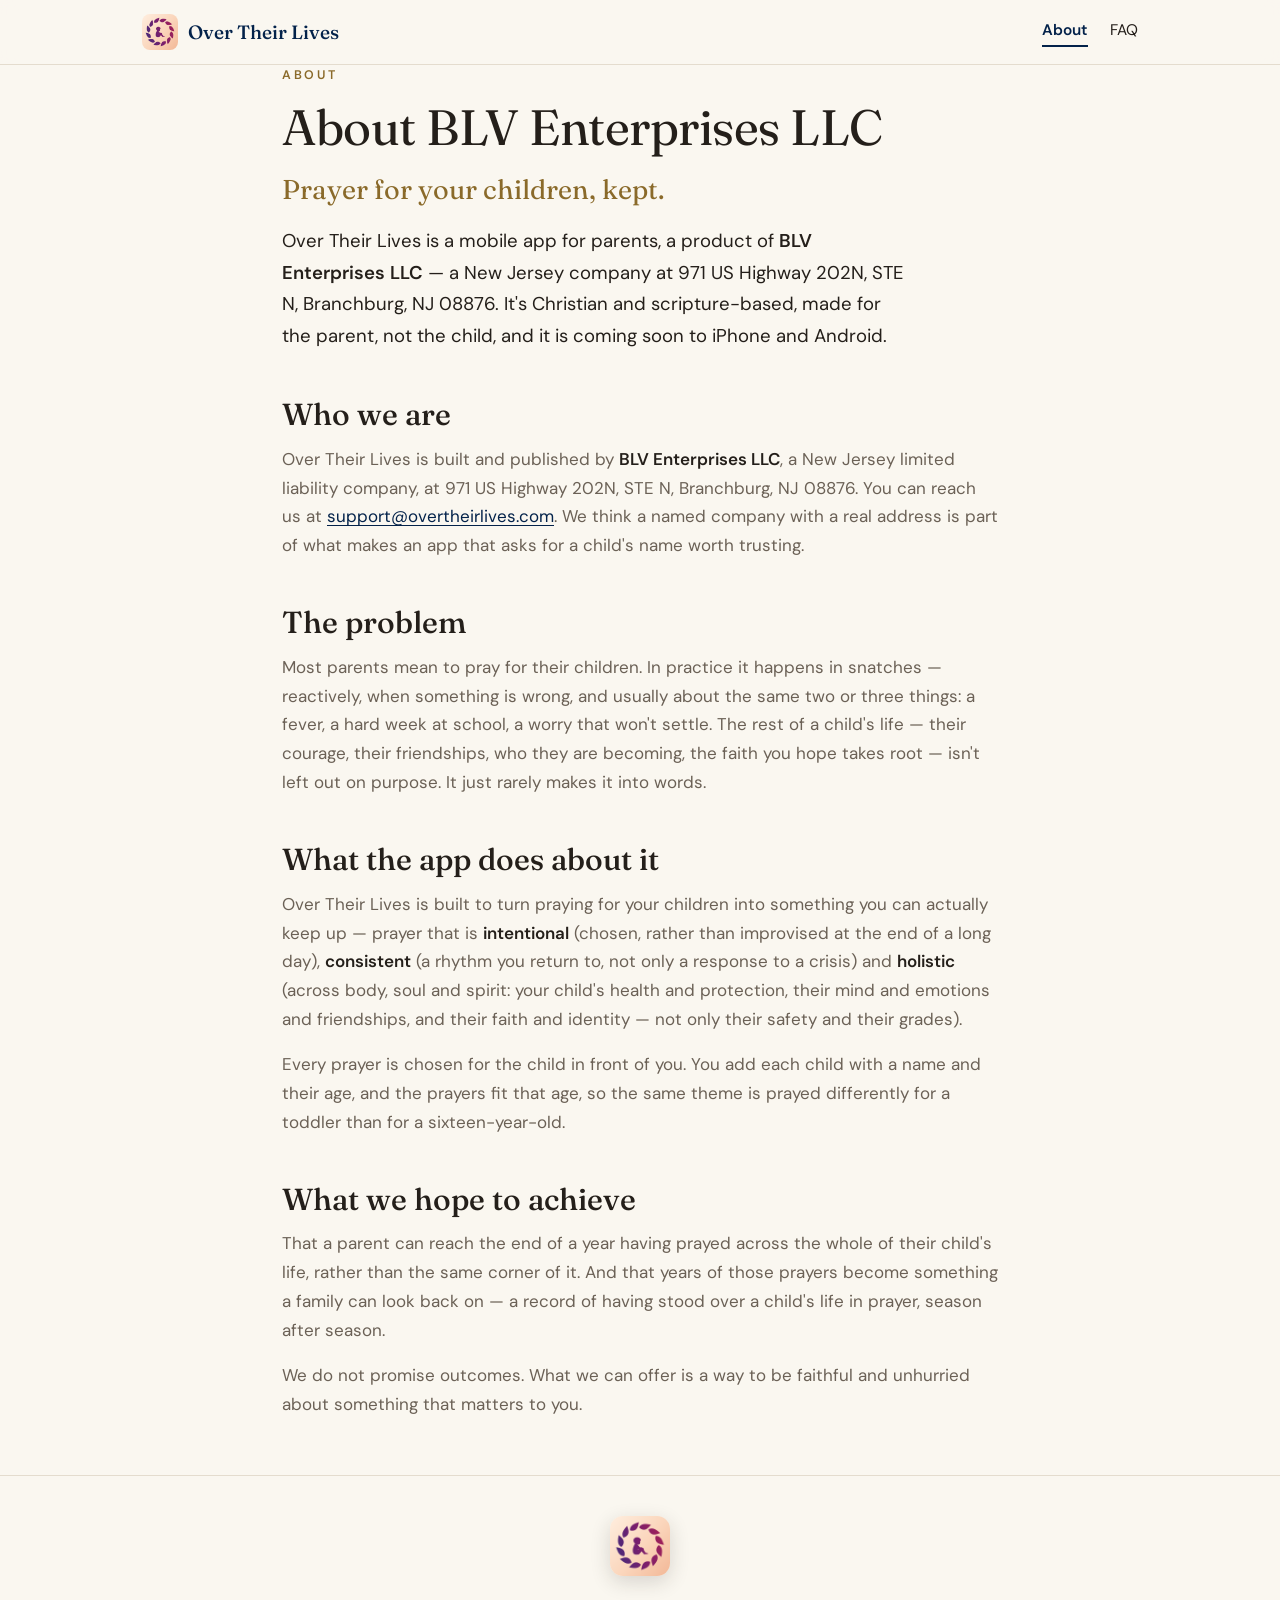
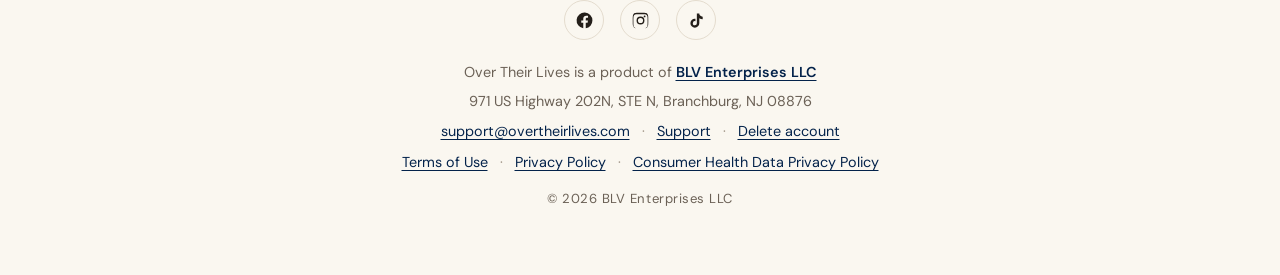
==== commit bdd102a0: "How it works comes off the site, and About and FAQ say coming soon Co-Authored-By: Claude Fable 5.2 " ====
--- a/about.html
+++ b/about.html
@@ -27,7 +27,6 @@
     <a class="nav-logo" href="/"><img src="/assets/mark-256.png" alt="" /><span class="nav-brand">Over Their Lives</span></a>
     <nav class="nav-links" aria-label="Primary">
       <a href="/about" aria-current="page">About</a>
-      <a href="/how-it-works">How it works</a>
       <a href="/faq">FAQ</a>
     </nav>
   </div>
@@ -38,18 +37,18 @@
     <span class="eyebrow">About</span>
     <h1>About BLV Enterprises LLC</h1>
     <p class="tagline">Prayer for your children, kept.</p>
-    <p class="lead">Over Their Lives is a mobile app for parents, a product of <strong>BLV Enterprises LLC</strong> — a New Jersey company at 971 US Highway 202N, STE N, Branchburg, NJ 08876. It's Christian and scripture-based, made for the parent, not the child, and we're building it now, to launch Christmas Day 2026.</p>
+    <p class="lead">Over Their Lives is a mobile app for parents, a product of <strong>BLV Enterprises LLC</strong> — a New Jersey company at 971 US Highway 202N, STE N, Branchburg, NJ 08876. It's Christian and scripture-based, made for the parent, not the child, and it is coming soon to iPhone and Android.</p>
   </div>
 
   <h2 id="who-we-are">Who we are</h2>
-  <p>Over Their Lives is being built and published by <strong>BLV Enterprises LLC</strong>, a New Jersey limited liability company, at 971 US Highway 202N, STE N, Branchburg, NJ 08876. You can reach us at <a href="mailto:support@overtheirlives.com">support@overtheirlives.com</a>. We think a named company with a real address is part of what makes an app that asks for a child's name worth trusting.</p>
+  <p>Over Their Lives is built and published by <strong>BLV Enterprises LLC</strong>, a New Jersey limited liability company, at 971 US Highway 202N, STE N, Branchburg, NJ 08876. You can reach us at <a href="mailto:support@overtheirlives.com">support@overtheirlives.com</a>. We think a named company with a real address is part of what makes an app that asks for a child's name worth trusting.</p>
 
   <h2 id="the-problem">The problem</h2>
   <p>Most parents mean to pray for their children. In practice it happens in snatches — reactively, when something is wrong, and usually about the same two or three things: a fever, a hard week at school, a worry that won't settle. The rest of a child's life — their courage, their friendships, who they are becoming, the faith you hope takes root — isn't left out on purpose. It just rarely makes it into words.</p>
 
   <h2 id="what-the-app-does">What the app does about it</h2>
-  <p>Over Their Lives is being built to turn praying for your children into something you can actually keep up — prayer that is <strong>intentional</strong> (chosen, rather than improvised at the end of a long day), <strong>consistent</strong> (a rhythm you return to, not only a response to a crisis) and <strong>holistic</strong> (across body, soul and spirit: your child's health and protection, their mind and emotions and friendships, and their faith and identity — not only their safety and their grades).</p>
-  <p>Every prayer is chosen for the child in front of you. You add each child with a name and date of birth, and the prayers fit their age, so the same theme is prayed differently for a toddler than for a sixteen-year-old.</p>
+  <p>Over Their Lives is built to turn praying for your children into something you can actually keep up — prayer that is <strong>intentional</strong> (chosen, rather than improvised at the end of a long day), <strong>consistent</strong> (a rhythm you return to, not only a response to a crisis) and <strong>holistic</strong> (across body, soul and spirit: your child's health and protection, their mind and emotions and friendships, and their faith and identity — not only their safety and their grades).</p>
+  <p>Every prayer is chosen for the child in front of you. You add each child with a name and their age, and the prayers fit that age, so the same theme is prayed differently for a toddler than for a sixteen-year-old.</p>
 
   <h2 id="what-we-hope">What we hope to achieve</h2>
   <p>That a parent can reach the end of a year having prayed across the whole of their child's life, rather than the same corner of it. And that years of those prayers become something a family can look back on — a record of having stood over a child's life in prayer, season after season.</p>
